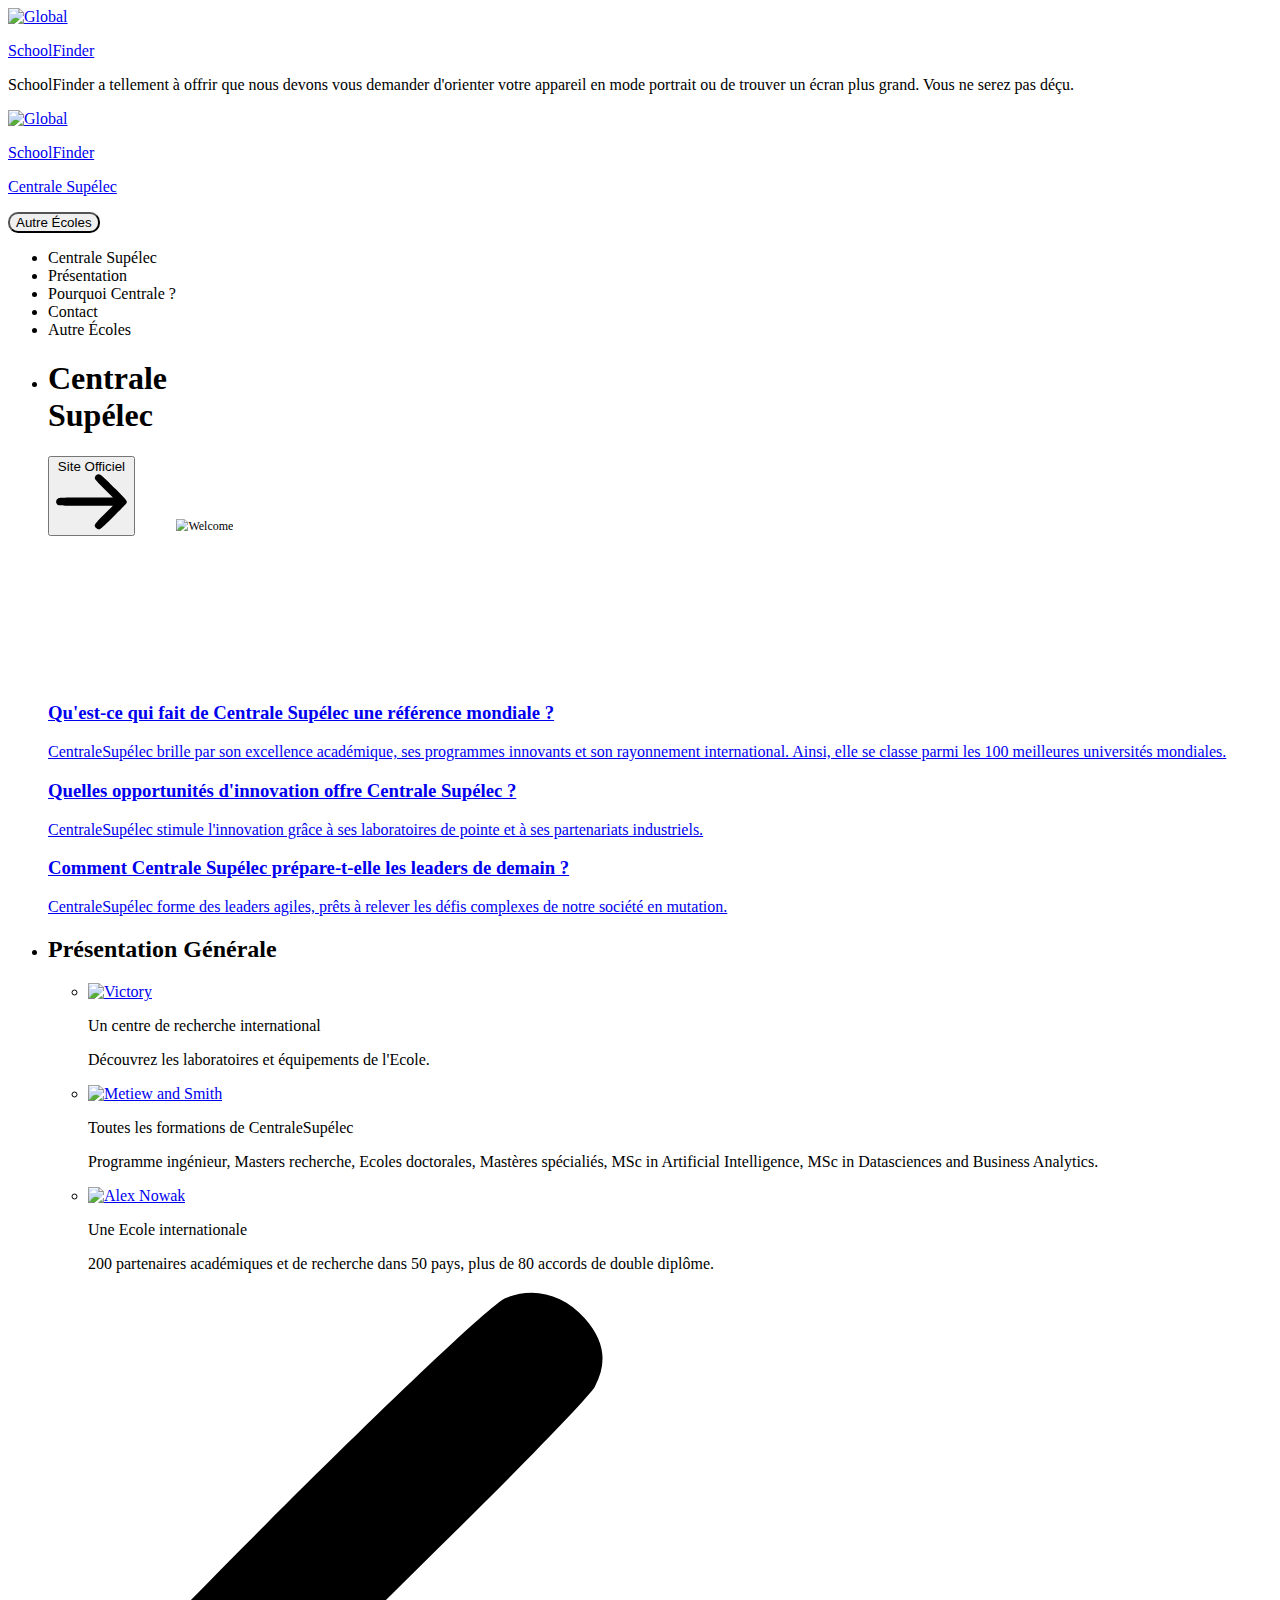
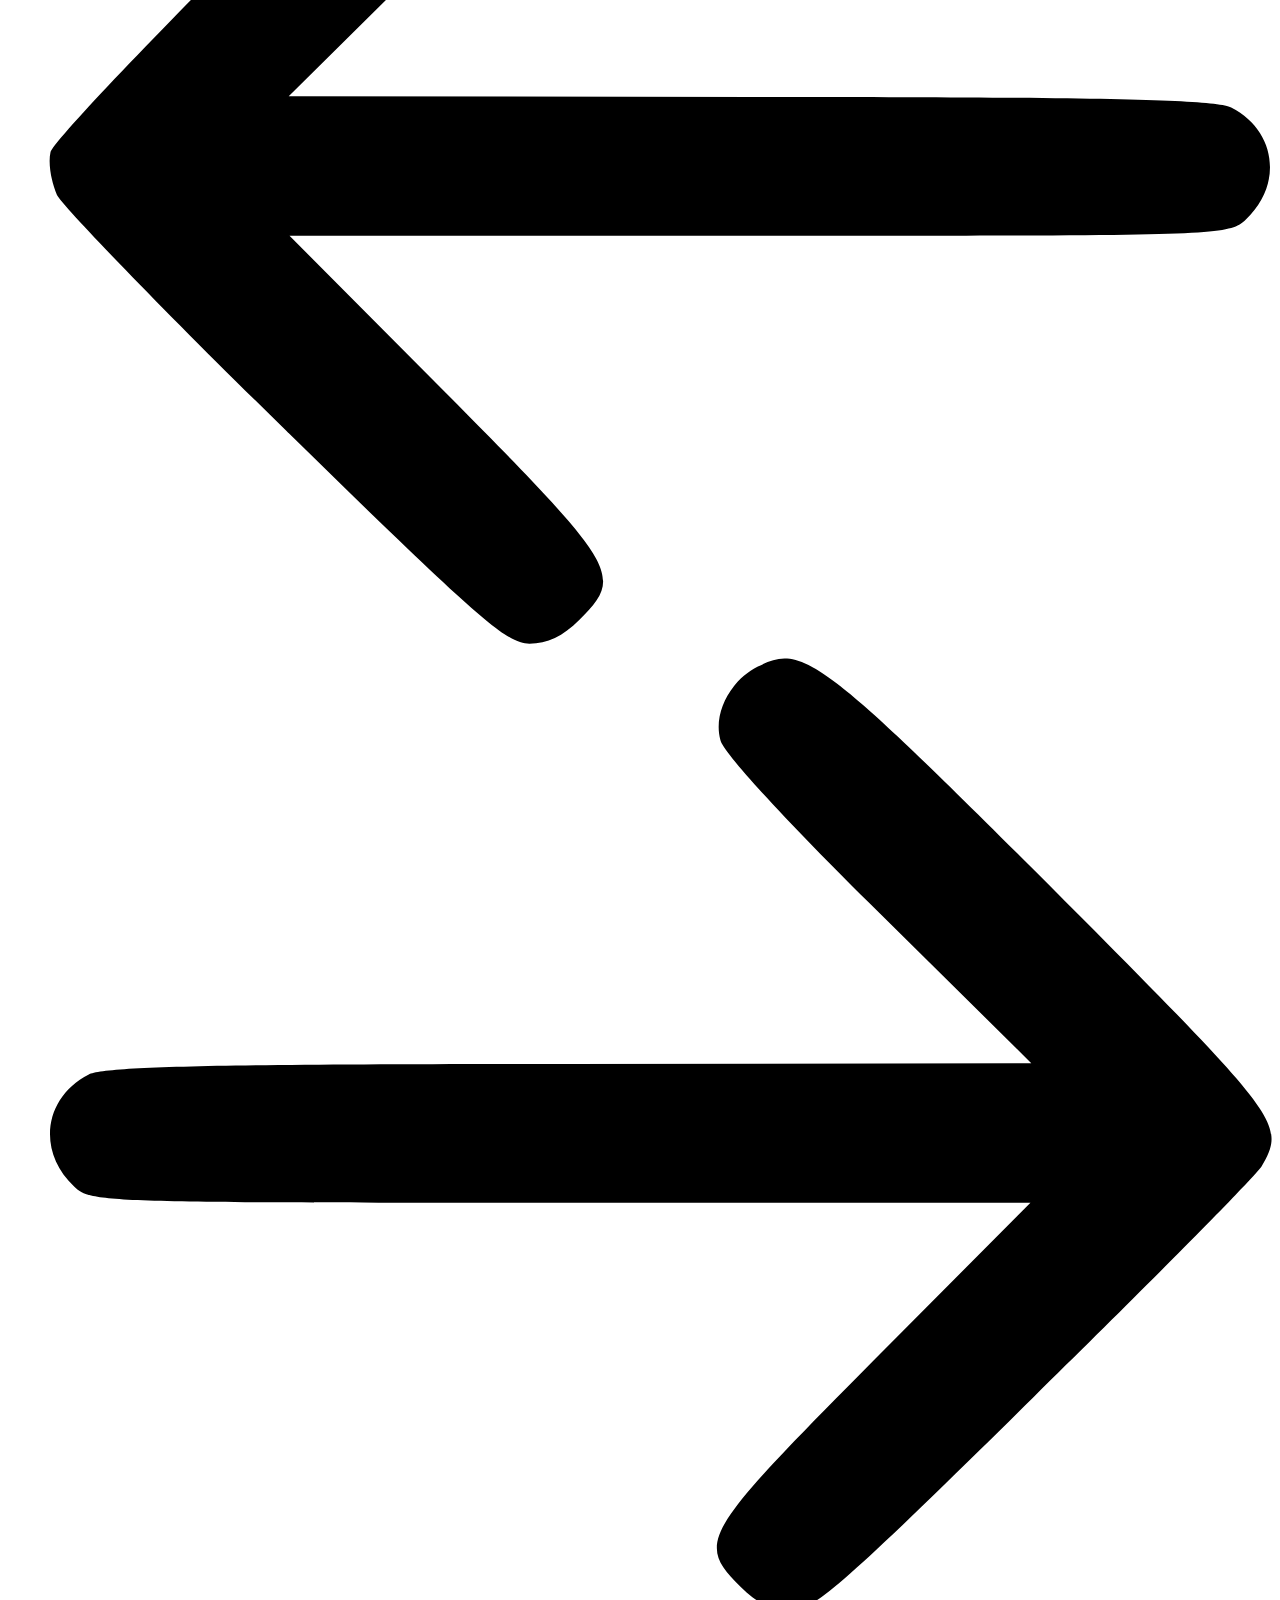
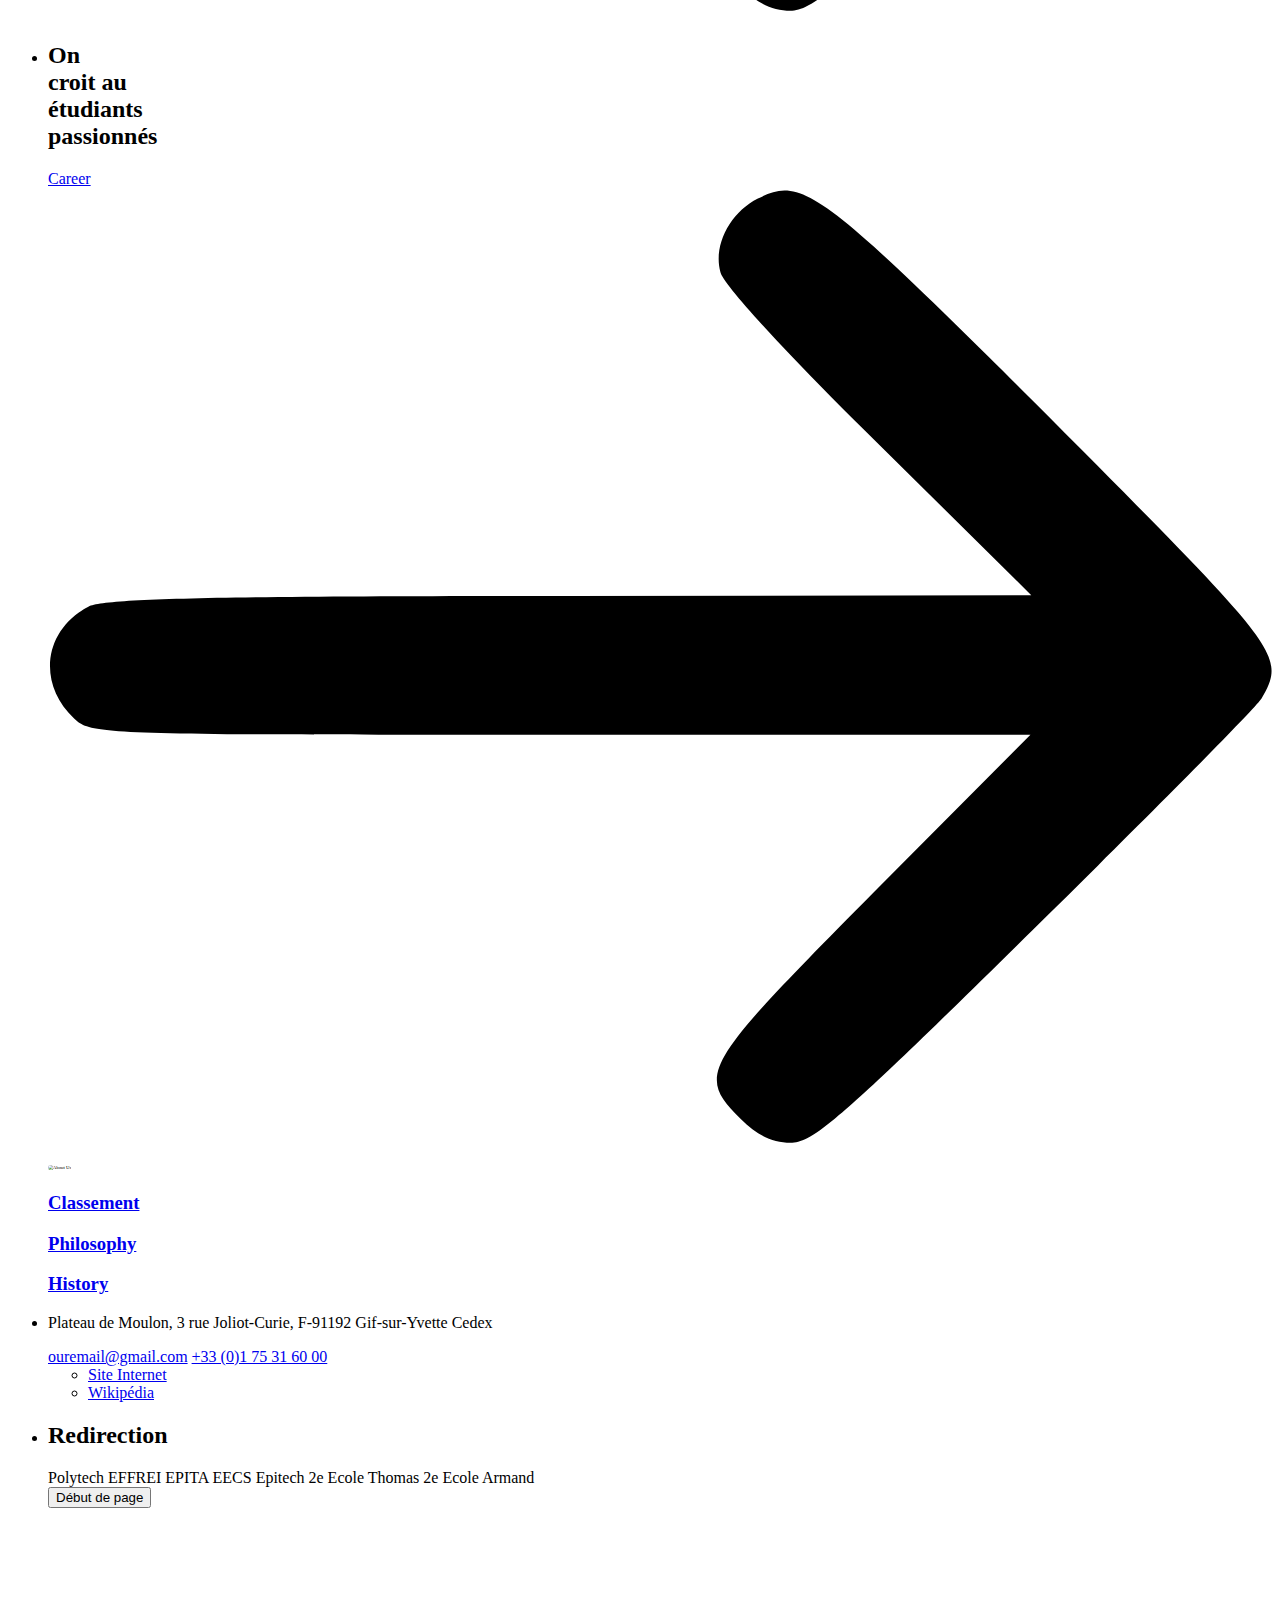
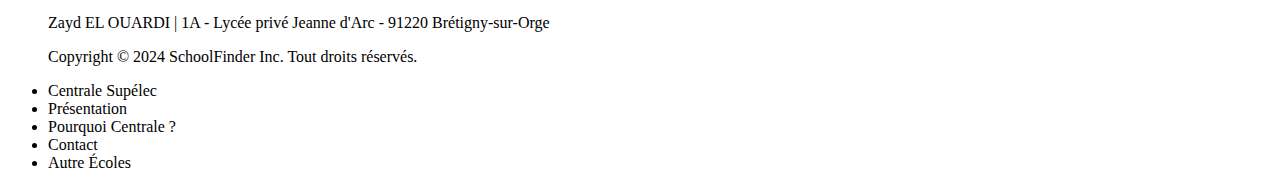
==== ItsShixyo/index.html @ bab03e9e "Add directory" ====
<!DOCTYPE html>
<html lang="en">
<head>
  <title>SchoolFinder_v1.00</title>
  <meta charset="utf-8">
  <meta name="viewport" content="width=device-width, initial-scale=1">
  <meta http-equiv="X-UA-Compatible" content="IE=edge">
  <meta name="description" content="HTML5 website template">
  <meta name="keywords" content="global, template, html, sass, jquery">
  <meta name="author" content="Bucky Maler">
  <link rel="stylesheet" href="assets/css/main.css">
</head>
<body>

<!-- notification for small viewports and landscape oriented smartphones -->
<div class="device-notification">
  <a class="device-notification--logo" href="#0">
    <img src="assets/img/logo.png" alt="Global">
    <p>SchoolFinder</p>
  </a>
  <p class="device-notification--message">SchoolFinder a tellement à offrir que nous devons vous demander d'orienter
    votre appareil en mode portrait ou de trouver un écran plus grand. Vous ne serez pas déçu.</p>
</div>

<div class="perspective effect-rotate-left">
  <div class="container">
    <div class="outer-nav--return"></div>
    <div id="viewport" class="l-viewport">
      <div class="l-wrapper">
        <header class="header">
          <a class="header--logo" href="#0">
            <img src="assets/img/logo.png" alt="Global">
            <p>SchoolFinder</p>
            <p style="font-family: Calibri">Centrale Supélec</p>
          </a>
          <button class="header--cta cta" style="border-radius: 10px">Autre Écoles</button>
          <div class="header--nav-toggle">
            <span></span>
          </div>
        </header>
        <nav class="l-side-nav">
          <ul class="side-nav">
            <li class="is-active"><span>Centrale Supélec</span></li>
            <li><span>Présentation</span></li>
            <li><span>Pourquoi Centrale ?</span></li>
            <li><span>Contact</span></li>
            <li><span>Autre Écoles</span></li>
          </ul>
        </nav>
        <ul class="l-main-content main-content">
          <li class="l-section section section--is-active">
            <div class="intro">
              <div class="intro--banner">
                <h1>Centrale<br>Supélec</h1>
                <button class="cta"><a href="https://www.centralesupelec.fr/"
                                       style="color: inherit; text-decoration: none" target="_blank">Site
                  Officiel</a>
                  <svg version="1.1" id="Layer_1" xmlns="http://www.w3.org/2000/svg"
                       xmlns:xlink="http://www.w3.org/1999/xlink" x="0px" y="0px"
                       viewBox="0 0 150 118" style="enable-background:new 0 0 150 118;"
                       xml:space="preserve">
                    <g transform="translate(0.000000,118.000000) scale(0.100000,-0.100000)">
                      <path d="M870,1167c-34-17-55-57-46-90c3-15,81-100,194-211l187-185l-565-1c-431,0-571-3-590-13c-55-28-64-94-18-137c21-20,33-20,597-20h575l-192-193C800,103,794,94,849,39c20-20,39-29,61-29c28,0,63,30,298,262c147,144,272,271,279,282c30,51,23,60-219,304C947,1180,926,1196,870,1167z"/>
                    </g>
                    </svg>
                  <span class="btn-background"></span>
                </button>
                <img src="assets/img/introduction-visual.png" alt="Welcome"
                     style="margin-bottom: 150px; padding: 50px; zoom: 75%">
              </div>
              <div class="intro--options">
                <a href="#0">
                  <h3>Qu'est-ce qui fait de Centrale Supélec une référence mondiale ?</h3>
                  <p>CentraleSupélec brille par son excellence académique, ses programmes innovants et
                    son rayonnement international. Ainsi, elle se classe parmi les 100 meilleures
                    universités mondiales.</p>
                </a>
                <a href="#0">
                  <h3>Quelles opportunités d'innovation offre Centrale Supélec ?</h3>
                  <p>CentraleSupélec stimule l'innovation grâce à ses laboratoires de pointe et à ses
                    partenariats industriels.</p>
                </a>
                <a href="#0">
                  <h3>Comment Centrale Supélec prépare-t-elle les leaders de demain ?</h3>
                  <p>CentraleSupélec forme des leaders agiles, prêts à relever les défis complexes de
                    notre société en mutation.</p>
                </a>
              </div>
            </div>
          </li>
          <li class="l-section section">
            <div class="work">
              <h2>Présentation Générale</h2>
              <div class="work--lockup">
                <ul class="slider">
                  <li class="slider--item slider--item-left">
                    <a href="#0">
                      <div class="slider--item-image">
                        <a href="https://www.centralesupelec.fr/fr/des-laboratoires-et-equipes-de-pointe"
                           target="_blank"><img src="assets/img/1.jpg" alt="Victory"></a>
                      </div>
                      <p class="slider--item-title">Un centre de recherche international</p>
                      <p class="slider--item-description">Découvrez les laboratoires et
                        équipements de l'Ecole.</p>
                    </a>
                  </li>
                  <li class="slider--item slider--item-center">
                    <a href="#0">
                      <div class="slider--item-image">
                        <a href="https://www.centralesupelec.fr/fr/nos-formations"
                           target="_blank"><img src="assets/img/3.jpg"
                                                alt="Metiew and Smith"></a>
                      </div>
                      <p class="slider--item-title">Toutes les formations de CentraleSupélec</p>
                      <p class="slider--item-description">Programme ingénieur, Masters recherche,
                        Ecoles doctorales, Mastères spécialiés, MSc in Artificial Intelligence,
                        MSc in Datasciences and Business Analytics.</p>
                    </a>
                  </li>
                  <li class="slider--item slider--item-right">
                    <a href="#0">
                      <div class="slider--item-image">
                        <a href="https://www.centralesupelec.fr/fr/reseaux-internationaux"
                           target="_blank"><img src="assets/img/2.jpg" alt="Alex Nowak"></a>
                      </div>
                      <p class="slider--item-title">Une Ecole internationale</p>
                      <p class="slider--item-description">200 partenaires académiques et de
                        recherche dans 50 pays, plus de 80 accords de double diplôme.</p>
                    </a>
                  </li>
                </ul>
                <div class="slider--prev">
                  <svg version="1.1" id="Layer_1" xmlns="http://www.w3.org/2000/svg"
                       xmlns:xlink="http://www.w3.org/1999/xlink" x="0px" y="0px"
                       viewBox="0 0 150 118" style="enable-background:new 0 0 150 118;"
                       xml:space="preserve">
                    <g transform="translate(0.000000,118.000000) scale(0.100000,-0.100000)">
                      <path d="M561,1169C525,1155,10,640,3,612c-3-13,1-36,8-52c8-15,134-145,281-289C527,41,562,10,590,10c22,0,41,9,61,29
                      c55,55,49,64-163,278L296,510h575c564,0,576,0,597,20c46,43,37,109-18,137c-19,10-159,13-590,13l-565,1l182,180
                      c101,99,187,188,193,199c16,30,12,57-12,84C631,1174,595,1183,561,1169z"/>
                    </g>
                    </svg>
                </div>
                <div class="slider--next">
                  <svg version="1.1" id="Layer_1" xmlns="http://www.w3.org/2000/svg"
                       xmlns:xlink="http://www.w3.org/1999/xlink" x="0px" y="0px"
                       viewBox="0 0 150 118" style="enable-background:new 0 0 150 118;"
                       xml:space="preserve">
                    <g transform="translate(0.000000,118.000000) scale(0.100000,-0.100000)">
                      <path d="M870,1167c-34-17-55-57-46-90c3-15,81-100,194-211l187-185l-565-1c-431,0-571-3-590-13c-55-28-64-94-18-137c21-20,33-20,597-20h575l-192-193C800,103,794,94,849,39c20-20,39-29,61-29c28,0,63,30,298,262c147,144,272,271,279,282c30,51,23,60-219,304C947,1180,926,1196,870,1167z"/>
                    </g>
                    </svg>
                </div>
              </div>
            </div>
          </li>
          <li class="l-section section">
            <div class="about">
              <div class="about--banner">
                <h2>On<br>croit au<br>étudiants<br>passionnés</h2>
                <a href="#0">Career
                  <span>
                      <svg version="1.1" id="Layer_1" xmlns="http://www.w3.org/2000/svg"
                           xmlns:xlink="http://www.w3.org/1999/xlink" x="0px" y="0px" viewBox="0 0 150 118"
                           style="enable-background:new 0 0 150 118;" xml:space="preserve">
                      <g transform="translate(0.000000,118.000000) scale(0.100000,-0.100000)">
                        <path d="M870,1167c-34-17-55-57-46-90c3-15,81-100,194-211l187-185l-565-1c-431,0-571-3-590-13c-55-28-64-94-18-137c21-20,33-20,597-20h575l-192-193C800,103,794,94,849,39c20-20,39-29,61-29c28,0,63,30,298,262c147,144,272,271,279,282c30,51,23,60-219,304C947,1180,926,1196,870,1167z"/>
                      </g>
                      </svg>
                    </span>
                </a>
                <img src="assets/img/CentraleSupelec_pillars.jpg" alt="About Us"
                     style="zoom: 30%; border-radius: 50px">
              </div>
              <div class="about--options">
                <a href="#0">
                  <h3>Classement</h3>
                </a>
                <a href="#0">
                  <h3>Philosophy</h3>
                </a>
                <a href="#0">
                  <h3>History</h3>
                </a>
              </div>
            </div>
          </li>
          <li class="l-section section">
            <div class="contact">
              <div class="contact--lockup">
                <div class="modal">
                  <div class="modal--information">
                    <p>Plateau de Moulon, 3 rue Joliot-Curie, F-91192 Gif-sur-Yvette Cedex</p>
                    <a href="mailto:ouremail@gmail.com">ouremail@gmail.com</a>
                    <a href="tel:+33175316000">+33 (0)1 75 31 60 00</a>
                  </div>
                  <ul class="modal--options">
                    <li><a href="https://www.centralesupelec.fr/" target="_blank">Site Internet</a>
                    </li>
                    <li><a href="https://fr.wikipedia.org/wiki/CentraleSup%C3%A9lec"
                           target="_blank">Wikipédia</a></li>
                  </ul>
                </div>
              </div>
            </div>
          </li>
          <li class="l-section section">
            <div class="hire">
              <h2>Redirection</h2>
              <!-- checkout formspree.io for easy form setup -->
              <form class="work-request">
                <div class="work-request--options">
                    <span class="options-a">
                      <a href="https://www.polytech-reseau.org/" target="_blank"
                         style="color: inherit;text-decoration: none">
                        <label>
                          Polytech
                        </label>
                      </a>
                      <a href="https://www.efrei.fr/" target="_blank" style="color: inherit;text-decoration: none">
                        <label>
                          EFFREI
                        </label>
                      </a>
                      <a href="https://www.epita.fr/" target="_blank" style="color: inherit;text-decoration: none">
                        <label>
                          EPITA
                        </label>
                      </a>
                    </span>
                  <span class="options-b">
                      <a href="https://eecs.fr//" target="_blank" style="color: inherit;text-decoration: none">
                        <label>
                          EECS
                        </label>
                      </a>
                      <a href="https://www.epitech.eu/" target="_blank" style="color: inherit;text-decoration: none">
                        <label>
                          Epitech
                        </label>
                      </a>
                      <a href="#" target="_blank" style="color: inherit;text-decoration: none">
                        <label>
                          2e Ecole Thomas
                        </label>
                      </a>
                      <a href="#" target="_blank" style="color: inherit;text-decoration: none">
                        <label>
                          2e Ecole Armand
                        </label>
                      </a>
                    </span>
                </div>
                <input type="submit" value="Début de page">
                <p><br><br><br><br><br>Zayd EL OUARDI | 1A - Lycée privé Jeanne d'Arc - 91220 Brétigny-sur-Orge</p>
                <p>Copyright © 2024 SchoolFinder Inc. Tout droits réservés.</p>
              </form>
            </div>
          </li>
        </ul>
      </div>
    </div>
  </div>
  <ul class="outer-nav">
    <li class="is-active">Centrale Supélec</li>
    <li>Présentation</li>
    <li>Pourquoi Centrale ?</li>
    <li>Contact</li>
    <li>Autre Écoles</li>
  </ul>
</div>

<script src="https://ajax.googleapis.com/ajax/libs/jquery/2.2.4/jquery.min.js"></script>
<script>window.jQuery || document.write('<script src="assets/js/vendor/jquery-2.2.4.min.js"><\/script>')</script>
<script src="assets/js/functions-min.js"></script>
</body>
</html>
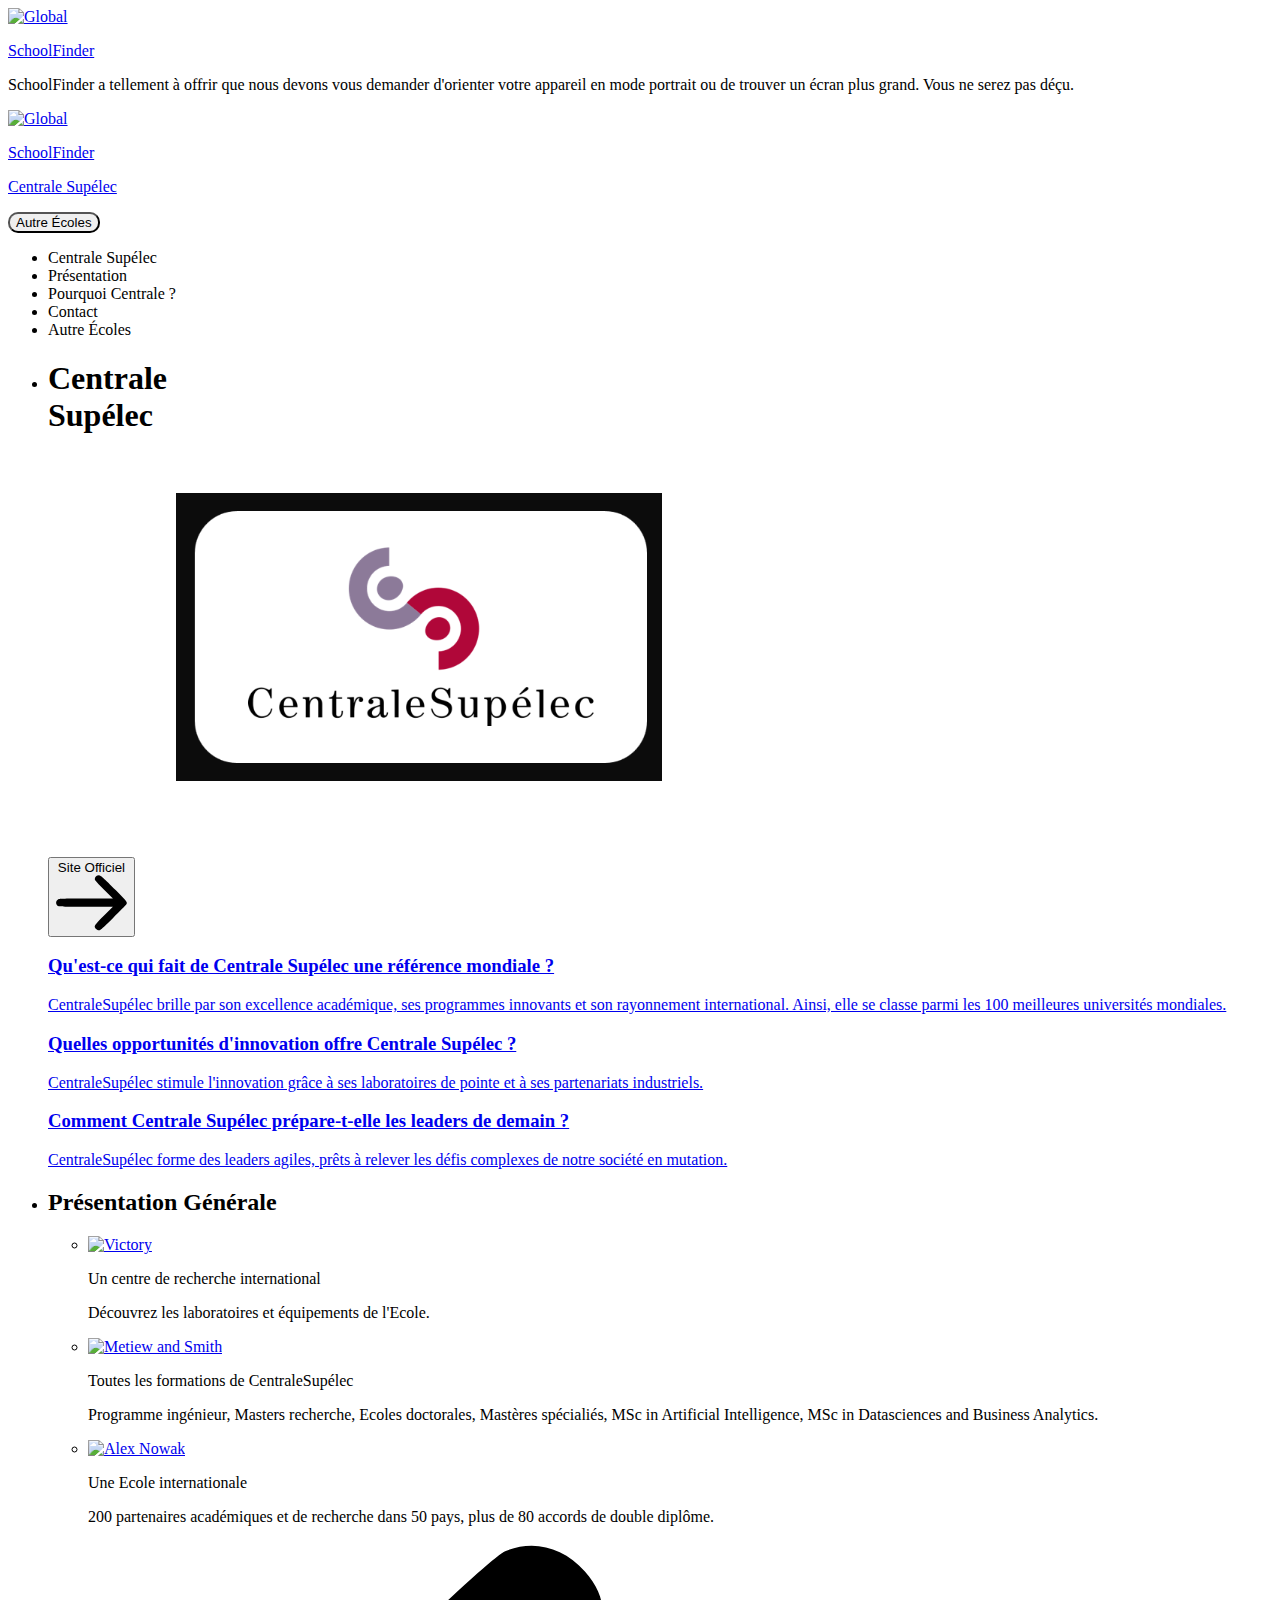
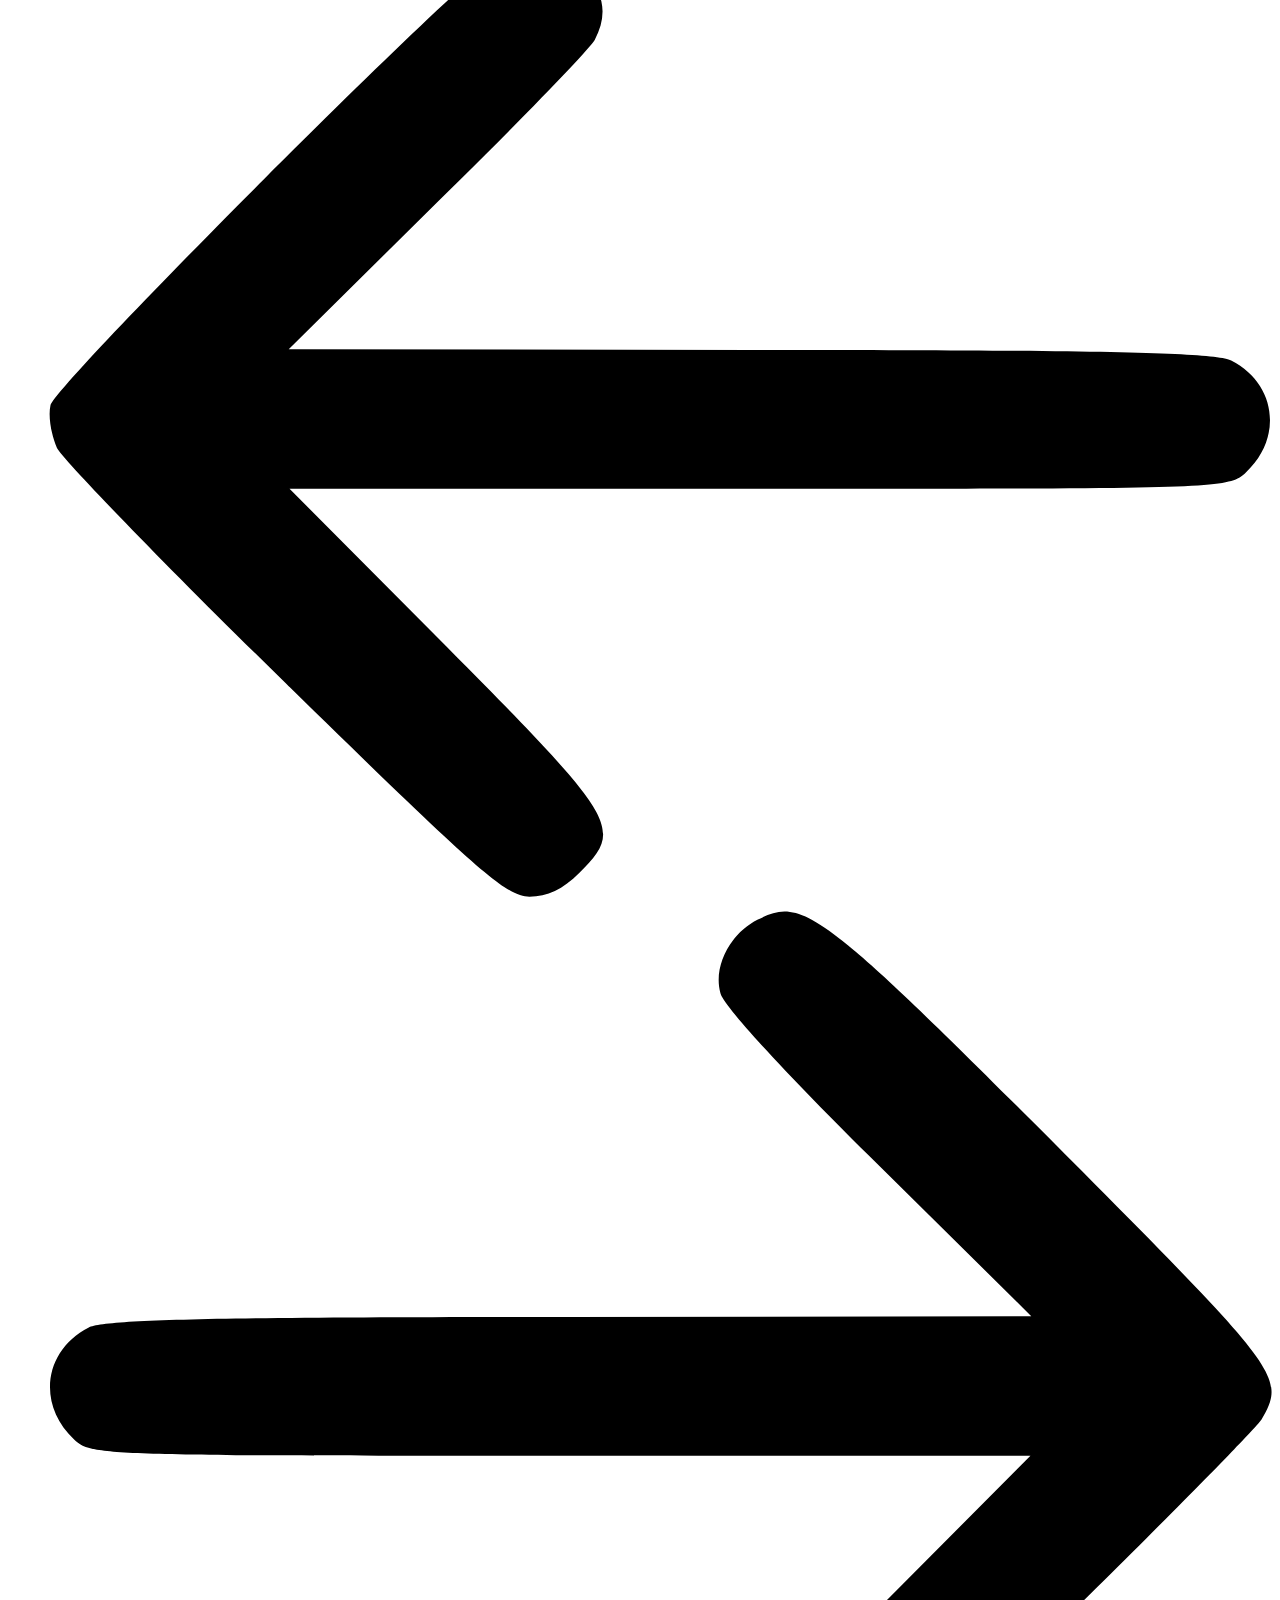
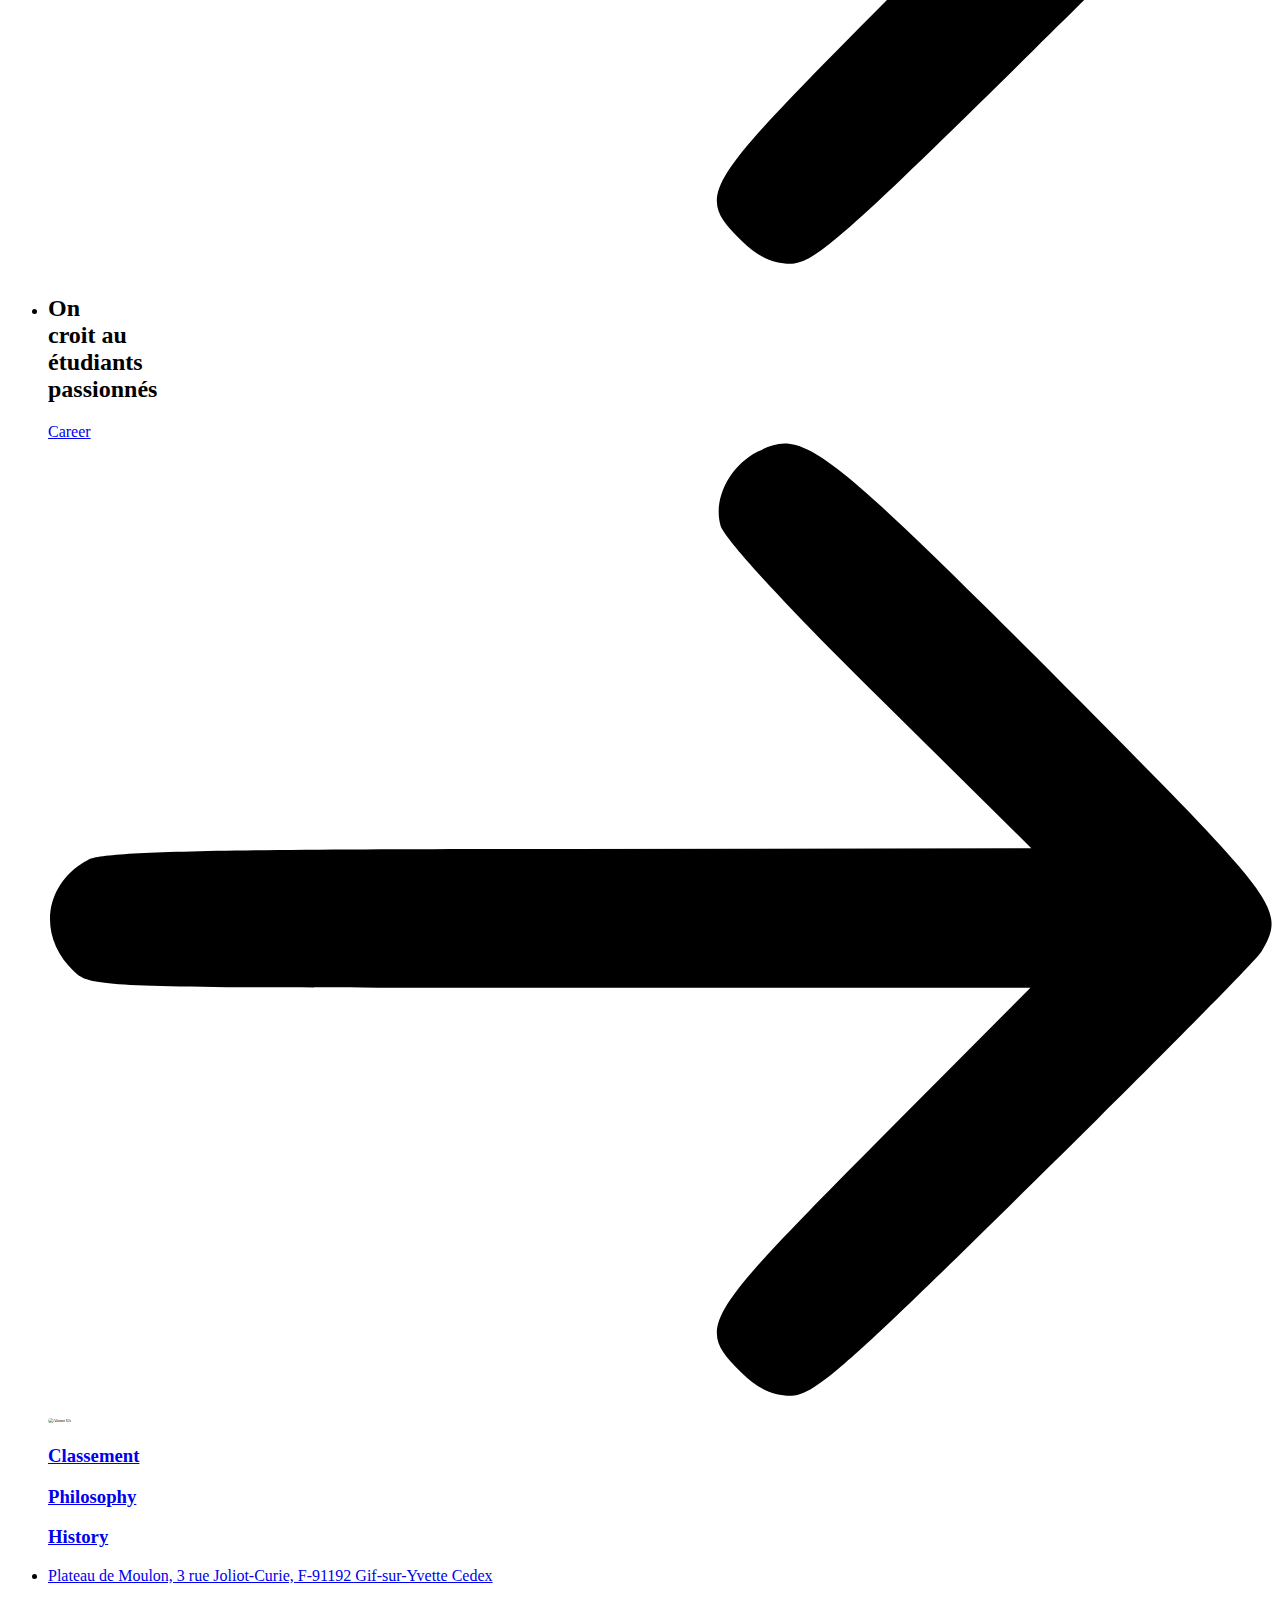
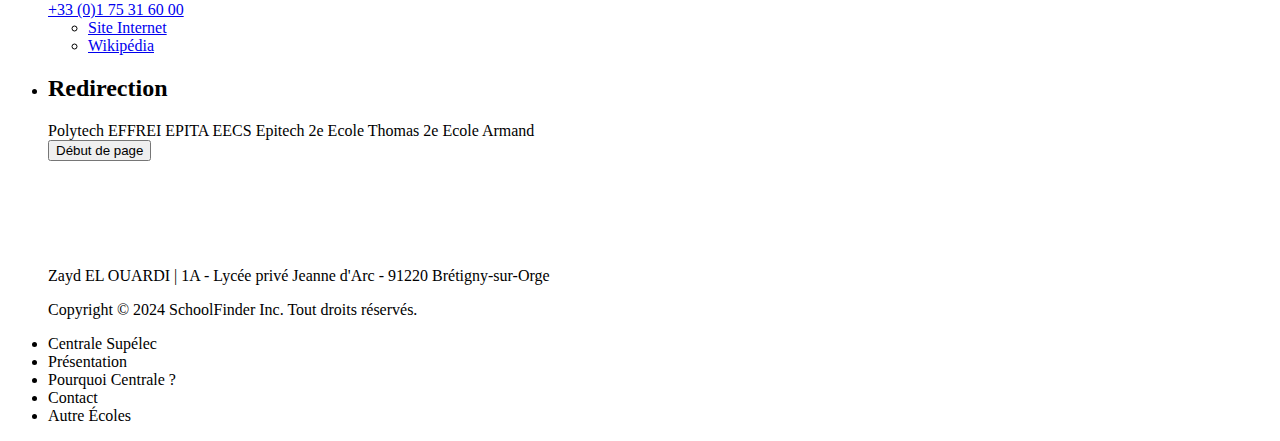
==== commit 0114c33c: "commit" ====
--- a/ItsShixyo/index.html
+++ b/ItsShixyo/index.html
@@ -1,165 +1,165 @@
 <!DOCTYPE html>
 <html lang="en">
 <head>
-  <title>SchoolFinder_v1.00</title>
-  <meta charset="utf-8">
-  <meta name="viewport" content="width=device-width, initial-scale=1">
-  <meta http-equiv="X-UA-Compatible" content="IE=edge">
-  <meta name="description" content="HTML5 website template">
-  <meta name="keywords" content="global, template, html, sass, jquery">
-  <meta name="author" content="Bucky Maler">
-  <link rel="stylesheet" href="assets/css/main.css">
+    <title>SchoolFinder_v1.00</title>
+    <meta charset="utf-8">
+    <meta name="viewport" content="width=device-width, initial-scale=1">
+    <meta http-equiv="X-UA-Compatible" content="IE=edge">
+    <meta name="description" content="HTML5 website template">
+    <meta name="keywords" content="global, template, html, sass, jquery">
+    <meta name="author" content="Bucky Maler">
+    <link rel="stylesheet" href="main.css">
 </head>
 <body>
 
 <!-- notification for small viewports and landscape oriented smartphones -->
 <div class="device-notification">
-  <a class="device-notification--logo" href="#0">
-    <img src="assets/img/logo.png" alt="Global">
-    <p>SchoolFinder</p>
-  </a>
-  <p class="device-notification--message">SchoolFinder a tellement à offrir que nous devons vous demander d'orienter
-    votre appareil en mode portrait ou de trouver un écran plus grand. Vous ne serez pas déçu.</p>
+    <a class="device-notification--logo" href="#0">
+        <img src="assets/img/logo.png" alt="Global">
+        <p>SchoolFinder</p>
+    </a>
+    <p class="device-notification--message">SchoolFinder a tellement à offrir que nous devons vous demander d'orienter
+        votre appareil en mode portrait ou de trouver un écran plus grand. Vous ne serez pas déçu.</p>
 </div>
 
 <div class="perspective effect-rotate-left">
-  <div class="container">
-    <div class="outer-nav--return"></div>
-    <div id="viewport" class="l-viewport">
-      <div class="l-wrapper">
-        <header class="header">
-          <a class="header--logo" href="#0">
-            <img src="assets/img/logo.png" alt="Global">
-            <p>SchoolFinder</p>
-            <p style="font-family: Calibri">Centrale Supélec</p>
-          </a>
-          <button class="header--cta cta" style="border-radius: 10px">Autre Écoles</button>
-          <div class="header--nav-toggle">
-            <span></span>
-          </div>
-        </header>
-        <nav class="l-side-nav">
-          <ul class="side-nav">
-            <li class="is-active"><span>Centrale Supélec</span></li>
-            <li><span>Présentation</span></li>
-            <li><span>Pourquoi Centrale ?</span></li>
-            <li><span>Contact</span></li>
-            <li><span>Autre Écoles</span></li>
-          </ul>
-        </nav>
-        <ul class="l-main-content main-content">
-          <li class="l-section section section--is-active">
-            <div class="intro">
-              <div class="intro--banner">
-                <h1>Centrale<br>Supélec</h1>
-                <button class="cta"><a href="https://www.centralesupelec.fr/"
-                                       style="color: inherit; text-decoration: none" target="_blank">Site
-                  Officiel</a>
-                  <svg version="1.1" id="Layer_1" xmlns="http://www.w3.org/2000/svg"
-                       xmlns:xlink="http://www.w3.org/1999/xlink" x="0px" y="0px"
-                       viewBox="0 0 150 118" style="enable-background:new 0 0 150 118;"
-                       xml:space="preserve">
+    <div class="container">
+        <div class="outer-nav--return"></div>
+        <div id="viewport" class="l-viewport">
+            <div class="l-wrapper">
+                <header class="header">
+                    <a class="header--logo" href="#0">
+                        <img src="assets/img/logo.png" alt="Global">
+                        <p>SchoolFinder</p>
+                        <p style="font-family: Calibri">Centrale Supélec</p>
+                    </a>
+                    <button class="header--cta cta" style="border-radius: 10px">Autre Écoles</button>
+                    <div class="header--nav-toggle">
+                        <span></span>
+                    </div>
+                </header>
+                <nav class="l-side-nav">
+                    <ul class="side-nav">
+                        <li class="is-active"><span>Centrale Supélec</span></li>
+                        <li><span>Présentation</span></li>
+                        <li><span>Pourquoi Centrale ?</span></li>
+                        <li><span>Contact</span></li>
+                        <li><span>Autre Écoles</span></li>
+                    </ul>
+                </nav>
+                <ul class="l-main-content main-content">
+                    <li class="l-section section section--is-active">
+                        <div class="intro">
+                            <div class="intro--banner">
+                                <h1>Centrale<br>Supélec</h1>
+                                <button class="cta"><a href="https://www.centralesupelec.fr/"
+                                                       style="color: inherit; text-decoration: none" target="_blank">Site
+                                    Officiel</a>
+                                    <svg version="1.1" id="Layer_1" xmlns="http://www.w3.org/2000/svg"
+                                         xmlns:xlink="http://www.w3.org/1999/xlink" x="0px" y="0px"
+                                         viewBox="0 0 150 118" style="enable-background:new 0 0 150 118;"
+                                         xml:space="preserve">
                     <g transform="translate(0.000000,118.000000) scale(0.100000,-0.100000)">
                       <path d="M870,1167c-34-17-55-57-46-90c3-15,81-100,194-211l187-185l-565-1c-431,0-571-3-590-13c-55-28-64-94-18-137c21-20,33-20,597-20h575l-192-193C800,103,794,94,849,39c20-20,39-29,61-29c28,0,63,30,298,262c147,144,272,271,279,282c30,51,23,60-219,304C947,1180,926,1196,870,1167z"/>
                     </g>
                     </svg>
-                  <span class="btn-background"></span>
-                </button>
-                <img src="assets/img/introduction-visual.png" alt="Welcome"
-                     style="margin-bottom: 150px; padding: 50px; zoom: 75%">
-              </div>
-              <div class="intro--options">
-                <a href="#0">
-                  <h3>Qu'est-ce qui fait de Centrale Supélec une référence mondiale ?</h3>
-                  <p>CentraleSupélec brille par son excellence académique, ses programmes innovants et
-                    son rayonnement international. Ainsi, elle se classe parmi les 100 meilleures
-                    universités mondiales.</p>
-                </a>
-                <a href="#0">
-                  <h3>Quelles opportunités d'innovation offre Centrale Supélec ?</h3>
-                  <p>CentraleSupélec stimule l'innovation grâce à ses laboratoires de pointe et à ses
-                    partenariats industriels.</p>
-                </a>
-                <a href="#0">
-                  <h3>Comment Centrale Supélec prépare-t-elle les leaders de demain ?</h3>
-                  <p>CentraleSupélec forme des leaders agiles, prêts à relever les défis complexes de
-                    notre société en mutation.</p>
-                </a>
-              </div>
-            </div>
-          </li>
-          <li class="l-section section">
-            <div class="work">
-              <h2>Présentation Générale</h2>
-              <div class="work--lockup">
-                <ul class="slider">
-                  <li class="slider--item slider--item-left">
-                    <a href="#0">
-                      <div class="slider--item-image">
-                        <a href="https://www.centralesupelec.fr/fr/des-laboratoires-et-equipes-de-pointe"
-                           target="_blank"><img src="assets/img/1.jpg" alt="Victory"></a>
-                      </div>
-                      <p class="slider--item-title">Un centre de recherche international</p>
-                      <p class="slider--item-description">Découvrez les laboratoires et
-                        équipements de l'Ecole.</p>
-                    </a>
-                  </li>
-                  <li class="slider--item slider--item-center">
-                    <a href="#0">
-                      <div class="slider--item-image">
-                        <a href="https://www.centralesupelec.fr/fr/nos-formations"
-                           target="_blank"><img src="assets/img/3.jpg"
-                                                alt="Metiew and Smith"></a>
-                      </div>
-                      <p class="slider--item-title">Toutes les formations de CentraleSupélec</p>
-                      <p class="slider--item-description">Programme ingénieur, Masters recherche,
-                        Ecoles doctorales, Mastères spécialiés, MSc in Artificial Intelligence,
-                        MSc in Datasciences and Business Analytics.</p>
-                    </a>
-                  </li>
-                  <li class="slider--item slider--item-right">
-                    <a href="#0">
-                      <div class="slider--item-image">
-                        <a href="https://www.centralesupelec.fr/fr/reseaux-internationaux"
-                           target="_blank"><img src="assets/img/2.jpg" alt="Alex Nowak"></a>
-                      </div>
-                      <p class="slider--item-title">Une Ecole internationale</p>
-                      <p class="slider--item-description">200 partenaires académiques et de
-                        recherche dans 50 pays, plus de 80 accords de double diplôme.</p>
-                    </a>
-                  </li>
-                </ul>
-                <div class="slider--prev">
-                  <svg version="1.1" id="Layer_1" xmlns="http://www.w3.org/2000/svg"
-                       xmlns:xlink="http://www.w3.org/1999/xlink" x="0px" y="0px"
-                       viewBox="0 0 150 118" style="enable-background:new 0 0 150 118;"
-                       xml:space="preserve">
-                    <g transform="translate(0.000000,118.000000) scale(0.100000,-0.100000)">
-                      <path d="M561,1169C525,1155,10,640,3,612c-3-13,1-36,8-52c8-15,134-145,281-289C527,41,562,10,590,10c22,0,41,9,61,29
-                      c55,55,49,64-163,278L296,510h575c564,0,576,0,597,20c46,43,37,109-18,137c-19,10-159,13-590,13l-565,1l182,180
-                      c101,99,187,188,193,199c16,30,12,57-12,84C631,1174,595,1183,561,1169z"/>
-                    </g>
-                    </svg>
-                </div>
-                <div class="slider--next">
-                  <svg version="1.1" id="Layer_1" xmlns="http://www.w3.org/2000/svg"
-                       xmlns:xlink="http://www.w3.org/1999/xlink" x="0px" y="0px"
-                       viewBox="0 0 150 118" style="enable-background:new 0 0 150 118;"
-                       xml:space="preserve">
-                    <g transform="translate(0.000000,118.000000) scale(0.100000,-0.100000)">
-                      <path d="M870,1167c-34-17-55-57-46-90c3-15,81-100,194-211l187-185l-565-1c-431,0-571-3-590-13c-55-28-64-94-18-137c21-20,33-20,597-20h575l-192-193C800,103,794,94,849,39c20-20,39-29,61-29c28,0,63,30,298,262c147,144,272,271,279,282c30,51,23,60-219,304C947,1180,926,1196,870,1167z"/>
-                    </g>
-                    </svg>
-                </div>
-              </div>
-            </div>
-          </li>
-          <li class="l-section section">
-            <div class="about">
-              <div class="about--banner">
-                <h2>On<br>croit au<br>étudiants<br>passionnés</h2>
-                <a href="#0">Career
-                  <span>
+                                    <span class="btn-background"></span>
+                                </button>
+                                <img src="assets/img/introduction-visual.png" alt="Welcome"
+                                     style="margin-bottom: 150px; padding: 50px; zoom: 75%">
+                            </div>
+                            <div class="intro--options">
+                                <a href="#0">
+                                    <h3>Qu'est-ce qui fait de Centrale Supélec une référence mondiale ?</h3>
+                                    <p>CentraleSupélec brille par son excellence académique, ses programmes innovants et
+                                        son rayonnement international. Ainsi, elle se classe parmi les 100 meilleures
+                                        universités mondiales.</p>
+                                </a>
+                                <a href="#0">
+                                    <h3>Quelles opportunités d'innovation offre Centrale Supélec ?</h3>
+                                    <p>CentraleSupélec stimule l'innovation grâce à ses laboratoires de pointe et à ses
+                                        partenariats industriels.</p>
+                                </a>
+                                <a href="#0">
+                                    <h3>Comment Centrale Supélec prépare-t-elle les leaders de demain ?</h3>
+                                    <p>CentraleSupélec forme des leaders agiles, prêts à relever les défis complexes de
+                                        notre société en mutation.</p>
+                                </a>
+                            </div>
+                        </div>
+                    </li>
+                    <li class="l-section section">
+                        <div class="work">
+                            <h2>Présentation Générale</h2>
+                            <div class="work--lockup">
+                                <ul class="slider">
+                                    <li class="slider--item slider--item-left">
+                                        <a href="#0">
+                                            <div class="slider--item-image">
+                                                <a href="https://www.centralesupelec.fr/fr/des-laboratoires-et-equipes-de-pointe"
+                                                   target="_blank"><img src="assets/img/1.jpg" alt="Victory"></a>
+                                            </div>
+                                            <p class="slider--item-title">Un centre de recherche international</p>
+                                            <p class="slider--item-description">Découvrez les laboratoires et
+                                                équipements de l'Ecole.</p>
+                                        </a>
+                                    </li>
+                                    <li class="slider--item slider--item-center">
+                                        <a href="#0">
+                                            <div class="slider--item-image">
+                                                <a href="https://www.centralesupelec.fr/fr/nos-formations"
+                                                   target="_blank"><img src="assets/img/3.jpg"
+                                                                        alt="Metiew and Smith"></a>
+                                            </div>
+                                            <p class="slider--item-title">Toutes les formations de CentraleSupélec</p>
+                                            <p class="slider--item-description">Programme ingénieur, Masters recherche,
+                                                Ecoles doctorales, Mastères spécialiés, MSc in Artificial Intelligence,
+                                                MSc in Datasciences and Business Analytics.</p>
+                                        </a>
+                                    </li>
+                                    <li class="slider--item slider--item-right">
+                                        <a href="#0">
+                                            <div class="slider--item-image">
+                                                <a href="https://www.centralesupelec.fr/fr/reseaux-internationaux"
+                                                   target="_blank"><img src="assets/img/2.jpg" alt="Alex Nowak"></a>
+                                            </div>
+                                            <p class="slider--item-title">Une Ecole internationale</p>
+                                            <p class="slider--item-description">200 partenaires académiques et de
+                                                recherche dans 50 pays, plus de 80 accords de double diplôme.</p>
+                                        </a>
+                                    </li>
+                                </ul>
+                                <div class="slider--prev">
+                                    <svg version="1.1" id="Layer_1" xmlns="http://www.w3.org/2000/svg"
+                                         xmlns:xlink="http://www.w3.org/1999/xlink" x="0px" y="0px"
+                                         viewBox="0 0 150 118" style="enable-background:new 0 0 150 118;"
+                                         xml:space="preserve">
+                                    <g transform="translate(0.000000,118.000000) scale(0.100000,-0.100000)">
+                                      <path d="M561,1169C525,1155,10,640,3,612c-3-13,1-36,8-52c8-15,134-145,281-289C527,41,562,10,590,10c22,0,41,9,61,29
+                                      c55,55,49,64-163,278L296,510h575c564,0,576,0,597,20c46,43,37,109-18,137c-19,10-159,13-590,13l-565,1l182,180
+                                      c101,99,187,188,193,199c16,30,12,57-12,84C631,1174,595,1183,561,1169z"/>
+                                    </g>
+                                    </svg>
+                                </div>
+                                <div class="slider--next">
+                                    <svg version="1.1" id="Layer_1" xmlns="http://www.w3.org/2000/svg"
+                                         xmlns:xlink="http://www.w3.org/1999/xlink" x="0px" y="0px"
+                                         viewBox="0 0 150 118" style="enable-background:new 0 0 150 118;"
+                                         xml:space="preserve">
+                                    <g transform="translate(0.000000,118.000000) scale(0.100000,-0.100000)">
+                                      <path d="M870,1167c-34-17-55-57-46-90c3-15,81-100,194-211l187-185l-565-1c-431,0-571-3-590-13c-55-28-64-94-18-137c21-20,33-20,597-20h575l-192-193C800,103,794,94,849,39c20-20,39-29,61-29c28,0,63,30,298,262c147,144,272,271,279,282c30,51,23,60-219,304C947,1180,926,1196,870,1167z"/>
+                                    </g>
+                                    </svg>
+                                </div>
+                            </div>
+                        </div>
+                    </li>
+                    <li class="l-section section">
+                        <div class="about">
+                            <div class="about--banner">
+                                <h2>On<br>croit au<br>étudiants<br>passionnés</h2>
+                                <a href="#0">Career
+                                    <span>
                       <svg version="1.1" id="Layer_1" xmlns="http://www.w3.org/2000/svg"
                            xmlns:xlink="http://www.w3.org/1999/xlink" x="0px" y="0px" viewBox="0 0 150 118"
                            style="enable-background:new 0 0 150 118;" xml:space="preserve">
@@ -168,48 +168,46 @@
                       </g>
                       </svg>
                     </span>
-                </a>
-                <img src="assets/img/CentraleSupelec_pillars.jpg" alt="About Us"
-                     style="zoom: 30%; border-radius: 50px">
-              </div>
-              <div class="about--options">
-                <a href="#0">
-                  <h3>Classement</h3>
-                </a>
-                <a href="#0">
-                  <h3>Philosophy</h3>
-                </a>
-                <a href="#0">
-                  <h3>History</h3>
-                </a>
-              </div>
-            </div>
-          </li>
-          <li class="l-section section">
-            <div class="contact">
-              <div class="contact--lockup">
-                <div class="modal">
-                  <div class="modal--information">
-                    <p>Plateau de Moulon, 3 rue Joliot-Curie, F-91192 Gif-sur-Yvette Cedex</p>
-                    <a href="mailto:ouremail@gmail.com">ouremail@gmail.com</a>
-                    <a href="tel:+33175316000">+33 (0)1 75 31 60 00</a>
-                  </div>
-                  <ul class="modal--options">
-                    <li><a href="https://www.centralesupelec.fr/" target="_blank">Site Internet</a>
-                    </li>
-                    <li><a href="https://fr.wikipedia.org/wiki/CentraleSup%C3%A9lec"
-                           target="_blank">Wikipédia</a></li>
-                  </ul>
-                </div>
-              </div>
-            </div>
-          </li>
-          <li class="l-section section">
-            <div class="hire">
-              <h2>Redirection</h2>
-              <!-- checkout formspree.io for easy form setup -->
-              <form class="work-request">
-                <div class="work-request--options">
+                                </a>
+                                <img src="assets/img/CentraleSupelec_pillars.jpg" alt="About Us"
+                                     style="zoom: 30%; border-radius: 50px">
+                            </div>
+                            <div class="about--options">
+                                <a href="#0">
+                                    <h3>Classement</h3>
+                                </a>
+                                <a href="#0">
+                                    <h3>Philosophy</h3>
+                                </a>
+                                <a href="#0">
+                                    <h3>History</h3>
+                                </a>
+                            </div>
+                        </div>
+                    </li>
+                    <li class="l-section section">
+                        <div class="contact">
+                            <div class="contact--lockup">
+                                <div class="modal">
+                                    <div class="modal--information">
+                                        <a href="https://www.google.com/maps/place/CentraleSup%C3%A9lec+-+Universit%C3%A9+Paris-Saclay/@48.7097175,2.1639957,17z/data=!4m6!3m5!1s0x47e67745e24d0f51:0x8cd75b7cb52a1f8c!8m2!3d48.709445!4d2.1661629!16s%2Fm%2F012vmctm?entry=ttu" target="_blank"><p>Plateau de Moulon, 3 rue Joliot-Curie, F-91192 Gif-sur-Yvette Cedex</p></a>
+                                        <a href="tel:+33175316000">+33 (0)1 75 31 60 00</a>
+                                    </div>
+                                    <ul class="modal--options">
+                                        <li><a href="https://www.centralesupelec.fr/" target="_blank">Site Internet</a>
+                                        </li>
+                                        <li><a href="https://fr.wikipedia.org/wiki/CentraleSup%C3%A9lec" target="_blank">Wikipédia</a></li>
+                                    </ul>
+                                </div>
+                            </div>
+                        </div>
+                    </li>
+                    <li class="l-section section">
+                        <div class="hire">
+                            <h2>Redirection</h2>
+                            <!-- checkout formspree.io for easy form setup -->
+                            <form class="work-request">
+                                <div class="work-request--options">
                     <span class="options-a">
                       <a href="https://www.polytech-reseau.org/" target="_blank"
                          style="color: inherit;text-decoration: none">
@@ -228,7 +226,7 @@
                         </label>
                       </a>
                     </span>
-                  <span class="options-b">
+                                    <span class="options-b">
                       <a href="https://eecs.fr//" target="_blank" style="color: inherit;text-decoration: none">
                         <label>
                           EECS
@@ -250,24 +248,24 @@
                         </label>
                       </a>
                     </span>
-                </div>
-                <input type="submit" value="Début de page">
-                <p><br><br><br><br><br>Zayd EL OUARDI | 1A - Lycée privé Jeanne d'Arc - 91220 Brétigny-sur-Orge</p>
-                <p>Copyright © 2024 SchoolFinder Inc. Tout droits réservés.</p>
-              </form>
+                                </div>
+                                <input type="submit" value="Début de page">
+                                <p><br><br><br><br><br>Zayd EL OUARDI | 1A - Lycée privé Jeanne d'Arc - 91220 Brétigny-sur-Orge</p>
+                                <p>Copyright © 2024 SchoolFinder Inc. Tout droits réservés.</p>
+                            </form>
+                        </div>
+                    </li>
+                </ul>
             </div>
-          </li>
-        </ul>
-      </div>
+        </div>
     </div>
-  </div>
-  <ul class="outer-nav">
-    <li class="is-active">Centrale Supélec</li>
-    <li>Présentation</li>
-    <li>Pourquoi Centrale ?</li>
-    <li>Contact</li>
-    <li>Autre Écoles</li>
-  </ul>
+    <ul class="outer-nav">
+        <li class="is-active">Centrale Supélec</li>
+        <li>Présentation</li>
+        <li>Pourquoi Centrale ?</li>
+        <li>Contact</li>
+        <li>Autre Écoles</li>
+    </ul>
 </div>
 
 <script src="https://ajax.googleapis.com/ajax/libs/jquery/2.2.4/jquery.min.js"></script>
@@ -275,3 +273,4 @@
 <script src="assets/js/functions-min.js"></script>
 </body>
 </html>
+
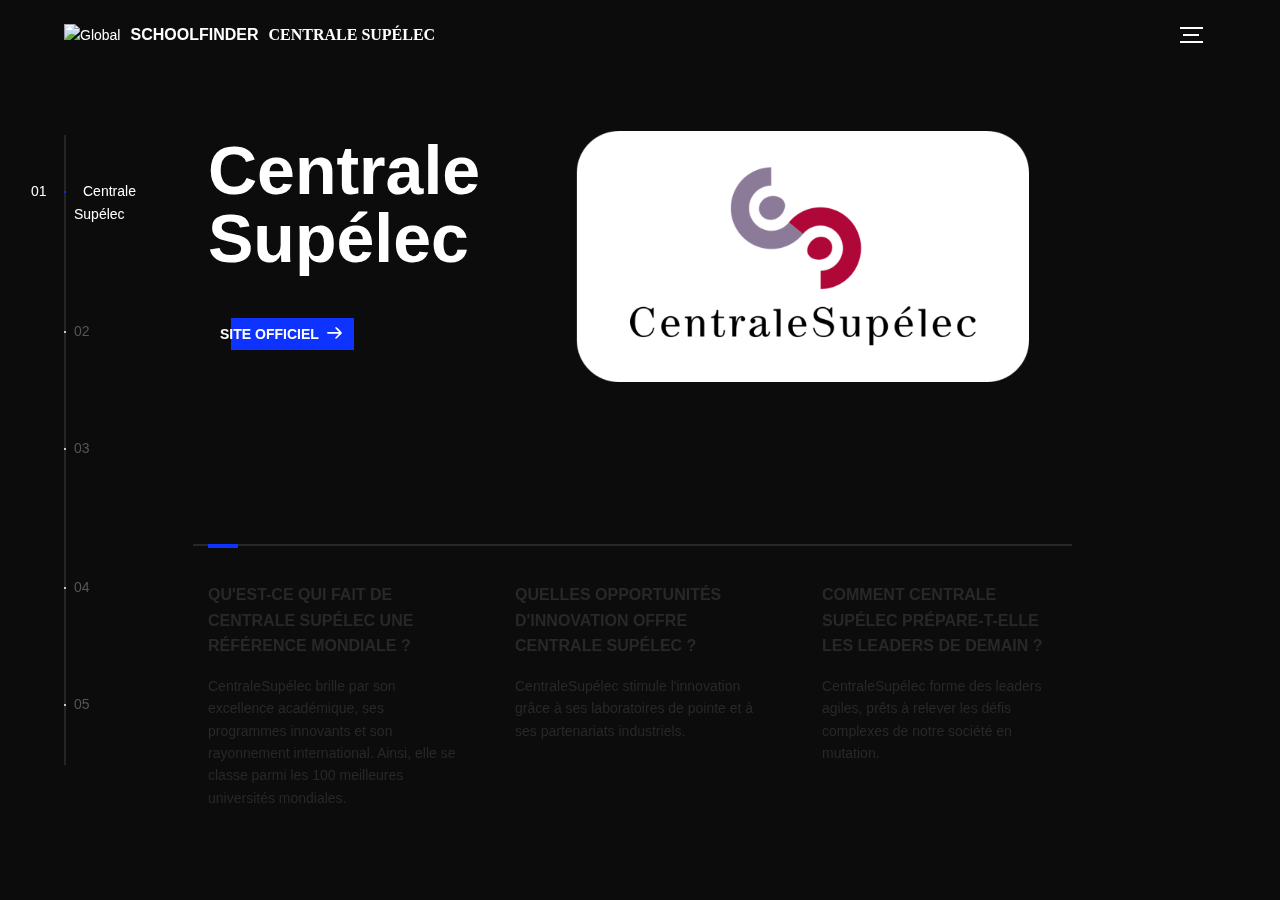
==== commit 9366d780: "commit" ====
--- a/ItsShixyo/index.html
+++ b/ItsShixyo/index.html
@@ -12,14 +12,13 @@
 </head>
 <body>
 
-<!-- notification for small viewports and landscape oriented smartphones -->
+<!-- Notification pour les petits écrans -->
 <div class="device-notification">
     <a class="device-notification--logo" href="#0">
         <img src="assets/img/logo.png" alt="Global">
         <p>SchoolFinder</p>
     </a>
-    <p class="device-notification--message">SchoolFinder a tellement à offrir que nous devons vous demander d'orienter
-        votre appareil en mode portrait ou de trouver un écran plus grand. Vous ne serez pas déçu.</p>
+    <p class="device-notification--message">SchoolFinder a tellement à offrir que nous devons vous demander d'orienter votre appareil en mode portrait ou de trouver un écran plus grand. Vous ne serez pas déçu.</p>
 </div>
 
 <div class="perspective effect-rotate-left">
@@ -56,13 +55,12 @@
                                                        style="color: inherit; text-decoration: none" target="_blank">Site
                                     Officiel</a>
                                     <svg version="1.1" id="Layer_1" xmlns="http://www.w3.org/2000/svg"
-                                         xmlns:xlink="http://www.w3.org/1999/xlink" x="0px" y="0px"
-                                         viewBox="0 0 150 118" style="enable-background:new 0 0 150 118;"
-                                         xml:space="preserve">
-                    <g transform="translate(0.000000,118.000000) scale(0.100000,-0.100000)">
-                      <path d="M870,1167c-34-17-55-57-46-90c3-15,81-100,194-211l187-185l-565-1c-431,0-571-3-590-13c-55-28-64-94-18-137c21-20,33-20,597-20h575l-192-193C800,103,794,94,849,39c20-20,39-29,61-29c28,0,63,30,298,262c147,144,272,271,279,282c30,51,23,60-219,304C947,1180,926,1196,870,1167z"/>
-                    </g>
-                    </svg>
+                                        xmlns:xlink="http://www.w3.org/1999/xlink" x="0px" y="0px"
+                                        viewBox="0 0 150 118" style="enable-background:new 0 0 150 118;" xml:space="preserve">
+                                        <g transform="translate(0.000000,118.000000) scale(0.100000,-0.100000)">
+                                            <path d="M870,1167c-34-17-55-57-46-90c3-15,81-100,194-211l187-185l-565-1c-431,0-571-3-590-13c-55-28-64-94-18-137c21-20,33-20,597-20h575l-192-193C800,103,794,94,849,39c20-20,39-29,61-29c28,0,63,30,298,262c147,144,272,271,279,282c30,51,23,60-219,304C947,1180,926,1196,870,1167z"/>
+                                        </g>
+                                    </svg>
                                     <span class="btn-background"></span>
                                 </button>
                                 <img src="assets/img/introduction-visual.png" alt="Welcome"
@@ -107,9 +105,7 @@
                                     <li class="slider--item slider--item-center">
                                         <a href="#0">
                                             <div class="slider--item-image">
-                                                <a href="https://www.centralesupelec.fr/fr/nos-formations"
-                                                   target="_blank"><img src="assets/img/3.jpg"
-                                                                        alt="Metiew and Smith"></a>
+                                                <a href="https://www.centralesupelec.fr/fr/nos-formations" target="_blank"><img src="assets/img/3.jpg" alt="Metiew and Smith"></a>
                                             </div>
                                             <p class="slider--item-title">Toutes les formations de CentraleSupélec</p>
                                             <p class="slider--item-description">Programme ingénieur, Masters recherche,
@@ -158,16 +154,15 @@
                         <div class="about">
                             <div class="about--banner">
                                 <h2>On<br>croit au<br>étudiants<br>passionnés</h2>
-                                <a href="#0">Career
+                                <a href="https://www.centralesupelec.fr/fr/centralesupelec-recrute" target="_blank">Recrutement Professionel
                                     <span>
-                      <svg version="1.1" id="Layer_1" xmlns="http://www.w3.org/2000/svg"
-                           xmlns:xlink="http://www.w3.org/1999/xlink" x="0px" y="0px" viewBox="0 0 150 118"
-                           style="enable-background:new 0 0 150 118;" xml:space="preserve">
-                      <g transform="translate(0.000000,118.000000) scale(0.100000,-0.100000)">
-                        <path d="M870,1167c-34-17-55-57-46-90c3-15,81-100,194-211l187-185l-565-1c-431,0-571-3-590-13c-55-28-64-94-18-137c21-20,33-20,597-20h575l-192-193C800,103,794,94,849,39c20-20,39-29,61-29c28,0,63,30,298,262c147,144,272,271,279,282c30,51,23,60-219,304C947,1180,926,1196,870,1167z"/>
-                      </g>
-                      </svg>
-                    </span>
+                                        <svg version="1.1" id="Layer_1" xmlns="http://www.w3.org/2000/svg"
+                                            xmlns:xlink="http://www.w3.org/1999/xlink" x="0px" y="0px" viewBox="0 0 150 118" style="enable-background:new 0 0 150 118;" xml:space="preserve">
+                                            <g transform="translate(0.000000,118.000000) scale(0.100000,-0.100000)">
+                                                <path d="M870,1167c-34-17-55-57-46-90c3-15,81-100,194-211l187-185l-565-1c-431,0-571-3-590-13c-55-28-64-94-18-137c21-20,33-20,597-20h575l-192-193C800,103,794,94,849,39c20-20,39-29,61-29c28,0,63,30,298,262c147,144,272,271,279,282c30,51,23,60-219,304C947,1180,926,1196,870,1167z"/>
+                                            </g>
+                                        </svg>
+                                    </span>
                                 </a>
                                 <img src="assets/img/CentraleSupelec_pillars.jpg" alt="About Us"
                                      style="zoom: 30%; border-radius: 50px">
@@ -205,48 +200,48 @@
                     <li class="l-section section">
                         <div class="hire">
                             <h2>Redirection</h2>
-                            <!-- checkout formspree.io for easy form setup -->
+
                             <form class="work-request">
                                 <div class="work-request--options">
                     <span class="options-a">
-                      <a href="https://www.polytech-reseau.org/" target="_blank"
-                         style="color: inherit;text-decoration: none">
-                        <label>
-                          Polytech
-                        </label>
-                      </a>
-                      <a href="https://www.efrei.fr/" target="_blank" style="color: inherit;text-decoration: none">
-                        <label>
-                          EFFREI
-                        </label>
-                      </a>
-                      <a href="https://www.epita.fr/" target="_blank" style="color: inherit;text-decoration: none">
-                        <label>
-                          EPITA
-                        </label>
-                      </a>
+                        <a href="https://www.polytech-reseau.org/" target="_blank"
+                           style="color: inherit;text-decoration: none">
+                            <label>
+                                Polytech
+                            </label>
+                        </a>
+                        <a href="https://www.efrei.fr/" target="_blank" style="color: inherit;text-decoration: none">
+                            <label>
+                                EFFREI
+                            </label>
+                        </a>
+                        <a href="https://www.epita.fr/" target="_blank" style="color: inherit;text-decoration: none">
+                            <label>
+                                EPITA
+                            </label>
+                    </a>
                     </span>
-                                    <span class="options-b">
-                      <a href="https://eecs.fr//" target="_blank" style="color: inherit;text-decoration: none">
-                        <label>
-                          EECS
-                        </label>
-                      </a>
-                      <a href="https://www.epitech.eu/" target="_blank" style="color: inherit;text-decoration: none">
-                        <label>
-                          Epitech
-                        </label>
-                      </a>
-                      <a href="#" target="_blank" style="color: inherit;text-decoration: none">
-                        <label>
-                          2e Ecole Thomas
-                        </label>
-                      </a>
-                      <a href="#" target="_blank" style="color: inherit;text-decoration: none">
-                        <label>
-                          2e Ecole Armand
-                        </label>
-                      </a>
+                    <span class="options-b">
+                        <a href="https://eecs.fr//" target="_blank" style="color: inherit;text-decoration: none">
+                            <label>
+                                EECS
+                            </label>
+                        </a>
+                        <a href="../M4_Nevada/index.html" target="_blank" style="color: inherit;text-decoration: none">
+                            <label>
+                                Epitech
+                            </label>
+                        </a>
+                        <a href="#" target="_blank" style="color: inherit;text-decoration: none">
+                            <label>
+                                2e Ecole Thomas
+                            </label>
+                        </a>
+                        <a href="#" target="_blank" style="color: inherit;text-decoration: none">
+                            <label>
+                                2e Ecole Armand
+                            </label>
+                        </a>
                     </span>
                                 </div>
                                 <input type="submit" value="Début de page">
@@ -268,7 +263,6 @@
     </ul>
 </div>
 
-<script src="https://ajax.googleapis.com/ajax/libs/jquery/2.2.4/jquery.min.js"></script>
 <script>window.jQuery || document.write('<script src="assets/js/vendor/jquery-2.2.4.min.js"><\/script>')</script>
 <script src="assets/js/functions-min.js"></script>
 </body>
--- a/ItsShixyo/main.css
+++ b/ItsShixyo/main.css
@@ -0,0 +1,1821 @@
+@font-face {
+    font-family: 'Montserrat';
+    src: url("assets/fonts/Montserrat-Black.eot");
+    src: local("☺"), url("assets/fonts/Montserrat-Black.woff") format("woff"), url("assets/fonts/Montserrat-Black.ttf") format("truetype"), url("assets/fonts/Montserrat-Black.svg") format("svg");
+    font-weight: 900;
+    font-style: normal
+}
+
+@font-face {
+    font-family: 'Montserrat';
+    src: url("assets/fonts/Montserrat-Bold.eot");
+    src: local("☺"), url("assets/fonts/Montserrat-Bold.woff") format("woff"), url("assets/fonts/Montserrat-Bold.ttf") format("truetype"), url("assets/fonts/Montserrat-Bold.svg") format("svg");
+    font-weight: 700;
+    font-style: normal
+}
+
+@font-face {
+    font-family: 'Montserrat';
+    src: url("assets/fonts/Montserrat-Regular.eot");
+    src: local("☺"), url("assets/fonts/Montserrat-Regular.woff") format("woff"), url("assets/fonts/Montserrat-Regular.ttf") format("truetype"), url("assets/fonts/Montserrat-Regular.svg") format("svg");
+    font-weight: 400;
+    font-style: normal
+}
+
+@font-face {
+    font-family: 'Montserrat';
+    src: url("assets/fonts/Montserrat-Light.eot");
+    src: local("☺"), url("assets/fonts/Montserrat-Light.woff") format("woff"), url("assets/fonts/Montserrat-Light.ttf") format("truetype"), url("assets/fonts/Montserrat-Light.svg") format("svg");
+    font-weight: 300;
+    font-style: normal
+}
+
+html {
+    font-family: sans-serif;
+    -ms-text-size-adjust: 100%;
+    -webkit-text-size-adjust: 100%
+}
+
+body {
+    margin: 0
+}
+
+article, aside, details, figcaption, figure, footer, header, hgroup, main, menu, nav, section, summary {
+    display: block
+}
+
+audio, canvas, progress, video {
+    display: inline-block;
+    vertical-align: baseline
+}
+
+audio:not([controls]) {
+    display: none;
+    height: 0
+}
+
+[hidden], template {
+    display: none
+}
+
+a {
+    background-color: transparent
+}
+
+a:active, a:hover {
+    outline: 0
+}
+
+abbr[title] {
+    border-bottom: 1px dotted
+}
+
+b, strong {
+    font-weight: bold
+}
+
+dfn {
+    font-style: italic
+}
+
+h1 {
+    font-size: 2em;
+    margin: 0.67em 0
+}
+
+mark {
+    background: #ff0;
+    color: #000
+}
+
+small {
+    font-size: 80%
+}
+
+sub, sup {
+    font-size: 75%;
+    line-height: 0;
+    position: relative;
+    vertical-align: baseline
+}
+
+sup {
+    top: -0.5em
+}
+
+sub {
+    bottom: -0.25em
+}
+
+img {
+    border: 0
+}
+
+svg:not(:root) {
+    overflow: hidden
+}
+
+figure {
+    margin: 1em 40px
+}
+
+hr {
+    box-sizing: content-box;
+    height: 0
+}
+
+pre {
+    overflow: auto
+}
+
+code, kbd, pre, samp {
+    font-family: monospace, monospace;
+    font-size: 1em
+}
+
+button, input, optgroup, select, textarea {
+    color: inherit;
+    font: inherit;
+    margin: 0
+}
+
+button {
+    overflow: visible
+}
+
+button, select {
+    text-transform: none
+}
+
+button, html input[type="button"], input[type="reset"], input[type="submit"] {
+    -webkit-appearance: button;
+    cursor: pointer
+}
+
+button[disabled], html input[disabled] {
+    cursor: default
+}
+
+button::-moz-focus-inner, input::-moz-focus-inner {
+    border: 0;
+    padding: 0
+}
+
+input {
+    line-height: normal
+}
+
+input[type="checkbox"], input[type="radio"] {
+    box-sizing: border-box;
+    padding: 0
+}
+
+input[type="number"]::-webkit-inner-spin-button, input[type="number"]::-webkit-outer-spin-button {
+    height: auto
+}
+
+input[type="search"] {
+    -webkit-appearance: textfield;
+    box-sizing: content-box
+}
+
+input[type="search"]::-webkit-search-cancel-button, input[type="search"]::-webkit-search-decoration {
+    -webkit-appearance: none
+}
+
+fieldset {
+    border: 1px solid #c0c0c0;
+    margin: 0 2px;
+    padding: 0.35em 0.625em 0.75em
+}
+
+legend {
+    border: 0;
+    padding: 0
+}
+
+textarea {
+    overflow: auto
+}
+
+optgroup {
+    font-weight: bold
+}
+
+table {
+    border-collapse: collapse;
+    border-spacing: 0
+}
+
+td, th {
+    padding: 0
+}
+
+::-moz-selection {
+    background: #FFF498
+}
+
+::selection {
+    background: #FFF498
+}
+
+::-moz-selection {
+    background: #FFF498
+}
+
+img::-moz-selection {
+    background: transparent
+}
+
+img::selection {
+    background: transparent
+}
+
+img::-moz-selection {
+    background: transparent
+}
+
+body {
+    -webkit-tap-highlight-color: #FFF498
+}
+
+body {
+    background-color: #0c0c0c;
+    font-size: 14px;
+    line-height: 1.6;
+    font-family: "Montserrat", sans-serif;
+    color: #fff;
+    -webkit-font-smoothing: antialiased;
+    -webkit-text-size-adjust: 100%
+}
+
+.l-viewport {
+    position: relative;
+    width: 100%;
+    height: 100vh;
+    box-shadow: 0 0 45px 5px rgba(0, 0, 0, 0.85);
+    overflow: hidden
+}
+
+.l-wrapper {
+    position: relative;
+    width: 1440px;
+    max-width: 90%;
+    height: 100%;
+    margin: 0 auto
+}
+
+.l-side-nav {
+    position: absolute;
+    left: 0;
+    display: -webkit-box;
+    display: -webkit-flex;
+    display: -ms-flexbox;
+    display: flex;
+    height: 100%;
+    -webkit-box-align: center;
+    -webkit-align-items: center;
+    -ms-flex-align: center;
+    align-items: center
+}
+
+.l-side-nav::before {
+    content: "";
+    position: absolute;
+    top: 50%;
+    left: 0;
+    -webkit-transform: translateY(-50%);
+    transform: translateY(-50%);
+    width: 2px;
+    height: 70%;
+    max-height: 750px;
+    background-color: #555;
+    opacity: .35;
+    z-index: 10
+}
+
+@media (max-width: 1180px) {
+    .l-side-nav {
+        display: none
+    }
+}
+
+.l-main-content {
+    position: relative;
+    width: 100%;
+    height: 100%;
+    margin: 0;
+    padding: 0;
+    list-style: none
+}
+
+.l-section {
+    position: absolute;
+    width: 100%;
+    height: 100%
+}
+
+.device-notification {
+    display: none;
+    position: fixed;
+    top: 0;
+    left: 0;
+    width: 100%;
+    height: 100%;
+    -webkit-box-orient: vertical;
+    -webkit-box-direction: normal;
+    -webkit-flex-direction: column;
+    -ms-flex-direction: column;
+    flex-direction: column;
+    -webkit-box-align: center;
+    -webkit-align-items: center;
+    -ms-flex-align: center;
+    -ms-grid-row-align: center;
+    align-items: center;
+    -webkit-box-pack: center;
+    -webkit-justify-content: center;
+    -ms-flex-pack: center;
+    justify-content: center;
+    background-color: #0c0c0c;
+    z-index: 12
+}
+
+.device-notification--logo {
+    display: -webkit-box;
+    display: -webkit-flex;
+    display: -ms-flexbox;
+    display: flex;
+    -webkit-box-align: center;
+    -webkit-align-items: center;
+    -ms-flex-align: center;
+    align-items: center;
+    text-decoration: none;
+    color: #fff
+}
+
+.device-notification--logo p {
+    margin: 0 0 0 10px;
+    font-size: 16px;
+    font-weight: 700;
+    text-transform: uppercase
+}
+
+.device-notification--message {
+    width: 70%;
+    margin: 30px 0 0 0;
+    font-weight: 700;
+    text-align: center
+}
+
+@media (max-width: 767px) and (min-width: 601px) and (max-height: 680px) {
+    .device-notification {
+        display: -webkit-box;
+        display: -webkit-flex;
+        display: -ms-flexbox;
+        display: flex
+    }
+}
+
+@media (max-width: 600px) and (min-width: 480px) and (max-height: 580px) {
+    .device-notification {
+        display: -webkit-box;
+        display: -webkit-flex;
+        display: -ms-flexbox;
+        display: flex
+    }
+}
+
+@media (max-width: 736px) and (min-width: 360px) and (orientation: landscape) {
+    .device-notification {
+        display: -webkit-box;
+        display: -webkit-flex;
+        display: -ms-flexbox;
+        display: flex
+    }
+}
+
+@media (max-width: 359px) {
+    .device-notification {
+        display: -webkit-box;
+        display: -webkit-flex;
+        display: -ms-flexbox;
+        display: flex
+    }
+}
+
+.section {
+    opacity: 0;
+    visibility: hidden;
+    -webkit-transition: opacity .4s ease-in-out, visibility 0s .4s;
+    transition: opacity .4s ease-in-out, visibility 0s .4s
+}
+
+.section--is-active {
+    opacity: 1;
+    visibility: visible;
+    z-index: 1;
+    -webkit-transition: opacity .4s ease-in-out .4s;
+    transition: opacity .4s ease-in-out .4s
+}
+
+.section--next {
+    -webkit-transform: translateY(-45px);
+    transform: translateY(-45px);
+    -webkit-transition: -webkit-transform .4s ease-in-out;
+    transition: -webkit-transform .4s ease-in-out;
+    transition: transform .4s ease-in-out;
+    transition: transform .4s ease-in-out, -webkit-transform .4s ease-in-out
+}
+
+.section--prev {
+    -webkit-transform: translateY(45px);
+    transform: translateY(45px);
+    -webkit-transition: -webkit-transform .4s ease-in-out;
+    transition: -webkit-transform .4s ease-in-out;
+    transition: transform .4s ease-in-out;
+    transition: transform .4s ease-in-out, -webkit-transform .4s ease-in-out
+}
+
+.header {
+    position: absolute;
+    top: 0;
+    left: 0;
+    display: -webkit-box;
+    display: -webkit-flex;
+    display: -ms-flexbox;
+    display: flex;
+    width: 100%;
+    height: 70px;
+    -webkit-box-align: center;
+    -webkit-align-items: center;
+    -ms-flex-align: center;
+    align-items: center;
+    -webkit-box-pack: justify;
+    -webkit-justify-content: space-between;
+    -ms-flex-pack: justify;
+    justify-content: space-between;
+    z-index: 10
+}
+
+.header--logo {
+    display: -webkit-box;
+    display: -webkit-flex;
+    display: -ms-flexbox;
+    display: flex;
+    -webkit-box-align: center;
+    -webkit-align-items: center;
+    -ms-flex-align: center;
+    align-items: center;
+    text-decoration: none;
+    color: #fff
+}
+
+.header--logo p {
+    margin: 0 0 0 10px;
+    font-size: 16px;
+    font-weight: 700;
+    text-transform: uppercase
+}
+
+.header--nav-toggle {
+    display: -webkit-box;
+    display: -webkit-flex;
+    display: -ms-flexbox;
+    display: flex;
+    width: 50px;
+    height: 50px;
+    -webkit-box-orient: vertical;
+    -webkit-box-direction: normal;
+    -webkit-flex-direction: column;
+    -ms-flex-direction: column;
+    flex-direction: column;
+    -webkit-box-align: center;
+    -webkit-align-items: center;
+    -ms-flex-align: center;
+    align-items: center;
+    -webkit-box-pack: center;
+    -webkit-justify-content: center;
+    -ms-flex-pack: center;
+    justify-content: center;
+    cursor: pointer
+}
+
+.header--nav-toggle span, .header--nav-toggle::before, .header--nav-toggle::after {
+    content: "";
+    position: relative;
+    width: 16px;
+    height: 2px;
+    background-color: #fff
+}
+
+.header--nav-toggle::before {
+    bottom: 5px;
+    width: 23px
+}
+
+.header--nav-toggle::after {
+    top: 5px;
+    width: 23px
+}
+
+.header--cta {
+    position: absolute;
+    top: 50%;
+    left: 50%;
+    -webkit-transform: translate(-50%, -50%);
+    transform: translate(-50%, -50%);
+    padding: 0 20px;
+    line-height: 30px;
+    text-decoration: none;
+    color: #fff;
+    font-weight: 700;
+    text-transform: uppercase;
+    background-color: #0f33ff;
+    border: none;
+    opacity: 0;
+    visibility: hidden;
+    -webkit-transition: opacity .4s ease-in-out, visibility 0s .4s;
+    transition: opacity .4s ease-in-out, visibility 0s .4s
+}
+
+.header--cta:focus {
+    outline: none
+}
+
+.header--cta.is-active {
+    opacity: 1;
+    visibility: visible;
+    -webkit-transition: opacity .4s ease-in-out .4s;
+    transition: opacity .4s ease-in-out .4s
+}
+
+@media (max-width: 767px) {
+    .header--cta {
+        display: none
+    }
+}
+
+.side-nav {
+    position: relative;
+    display: -webkit-box;
+    display: -webkit-flex;
+    display: -ms-flexbox;
+    display: flex;
+    width: 100px;
+    height: 70%;
+    max-height: 750px;
+    -webkit-box-orient: vertical;
+    -webkit-box-direction: normal;
+    -webkit-flex-direction: column;
+    -ms-flex-direction: column;
+    flex-direction: column;
+    -webkit-justify-content: space-around;
+    -ms-flex-pack: distribute;
+    justify-content: space-around;
+    margin: 0;
+    padding: 0;
+    list-style-position: inside;
+    z-index: 10
+}
+
+.side-nav > li {
+    position: relative;
+    top: -5px;
+    color: #fff;
+    font-size: 6px;
+    cursor: pointer
+}
+
+.side-nav > li span {
+    position: relative;
+    top: 3px;
+    left: 10px;
+    color: #fff;
+    font-size: 14px;
+    font-weight: 300;
+    opacity: 0;
+    visibility: hidden
+}
+
+.side-nav > li::before {
+    position: absolute;
+    top: 3px;
+    left: 10px;
+    color: #555;
+    font-size: 14px;
+    font-weight: 300
+}
+
+.side-nav li:nth-child(1)::before {
+    content: "01"
+}
+
+.side-nav li:nth-child(2)::before {
+    content: "02"
+}
+
+.side-nav li:nth-child(3)::before {
+    content: "03"
+}
+
+.side-nav li:nth-child(4)::before {
+    content: "04"
+}
+
+.side-nav li:nth-child(5)::before {
+    content: "05"
+}
+
+.side-nav li.is-active {
+    color: #0f33ff;
+    -webkit-transition: color .4s ease-in-out;
+    transition: color .4s ease-in-out
+}
+
+.side-nav li.is-active span {
+    opacity: 1;
+    visibility: visible;
+    -webkit-transition: opacity .4s ease-in-out;
+    transition: opacity .4s ease-in-out
+}
+
+.side-nav li.is-active::before {
+    left: -33px;
+    color: #fff
+}
+
+.intro {
+    position: relative;
+    display: -webkit-box;
+    display: -webkit-flex;
+    display: -ms-flexbox;
+    display: flex;
+    width: 900px;
+    max-width: 75%;
+    height: 100%;
+    -webkit-box-orient: vertical;
+    -webkit-box-direction: normal;
+    -webkit-flex-direction: column;
+    -ms-flex-direction: column;
+    flex-direction: column;
+    -webkit-box-pack: center;
+    -webkit-justify-content: center;
+    -ms-flex-pack: center;
+    justify-content: center;
+    margin: 0 auto
+}
+
+@media (max-width: 1180px) {
+    .intro {
+        max-width: 100%
+    }
+}
+
+.intro--banner {
+    position: relative;
+    height: 475px
+}
+
+.intro--banner::before {
+    content: "";
+    position: absolute;
+    bottom: 20px;
+    left: -15px;
+    right: 0;
+    height: 2px;
+    background-color: #282828
+}
+
+.intro--banner::after {
+    content: "";
+    position: absolute;
+    bottom: 18px;
+    left: 0;
+    width: 30px;
+    height: 4px;
+    background-color: #0f33ff
+}
+
+.intro--banner h1 {
+    position: relative;
+    font-size: 68px;
+    font-weight: 900;
+    line-height: 1;
+    z-index: 1
+}
+
+.intro--banner button {
+    position: relative;
+    padding: 5px 17px 5px 12px;
+    font-weight: 700;
+    text-transform: uppercase;
+    background-color: transparent;
+    border: none
+}
+
+.intro--banner button .btn-background {
+    position: absolute;
+    top: 0;
+    left: 23px;
+    right: 0;
+    height: 100%;
+    background-color: #0f33ff;
+    z-index: -1;
+    -webkit-transition: left .2s ease-in-out;
+    transition: left .2s ease-in-out
+}
+
+.intro--banner button:hover .btn-background {
+    left: 0
+}
+
+.intro--banner button:focus {
+    outline: none
+}
+
+.intro--banner button svg {
+    position: relative;
+    left: 5px;
+    width: 15px;
+    fill: #fff
+}
+
+.intro--banner img {
+    position: absolute;
+    bottom: 21px;
+    right: -12px
+}
+
+.intro--options {
+    display: -webkit-box;
+    display: -webkit-flex;
+    display: -ms-flexbox;
+    display: flex;
+    -webkit-box-pack: justify;
+    -webkit-justify-content: space-between;
+    -ms-flex-pack: justify;
+    justify-content: space-between;
+    margin: 0;
+    padding: 0;
+    list-style: none
+}
+
+.intro--options > a {
+    max-width: 250px;
+    text-decoration: none;
+    color: #282828;
+    -webkit-transition: color .2s ease-in-out;
+    transition: color .2s ease-in-out
+}
+
+.intro--options > a:hover {
+    color: #fff
+}
+
+.intro--options h3 {
+    font-size: 16px;
+    text-transform: uppercase
+}
+
+.intro--options p {
+    margin-bottom: 0
+}
+
+@media (max-width: 900px) {
+    .intro--banner {
+        height: 380px
+    }
+
+    .intro--banner h1 {
+        font-size: 55px
+    }
+
+    .intro--banner img {
+        width: 430px
+    }
+
+    .intro--options > a {
+        margin-right: 30px
+    }
+
+    .intro--options > a:last-child {
+        margin-right: 0
+    }
+}
+
+@media (max-width: 767px) {
+    .intro--banner {
+        height: 305px
+    }
+
+    .intro--banner h1 {
+        font-size: 44px
+    }
+
+    .intro--banner img {
+        width: 330px
+    }
+
+    .intro--options {
+        display: block
+    }
+
+    .intro--options > a {
+        display: block;
+        max-width: 100%;
+        margin: 0 0 30px 0
+    }
+
+    .intro--options > a:last-child {
+        margin-bottom: 0
+    }
+}
+
+@media (max-width: 600px) {
+    .intro--banner {
+        height: 360px
+    }
+
+    .intro--banner h1 {
+        font-size: 55px
+    }
+
+    .intro--banner img {
+        display: none
+    }
+}
+
+@media (max-width: 600px) and (max-height: 750px) {
+    .intro--banner {
+        height: auto
+    }
+
+    .intro--banner::before, .intro--banner::after {
+        display: none
+    }
+
+    .intro--banner h1 {
+        margin-top: 0
+    }
+
+    .intro--options {
+        display: none
+    }
+}
+
+.work {
+    position: relative;
+    display: -webkit-box;
+    display: -webkit-flex;
+    display: -ms-flexbox;
+    display: flex;
+    width: 960px;
+    max-width: 80%;
+    height: 100%;
+    -webkit-box-orient: vertical;
+    -webkit-box-direction: normal;
+    -webkit-flex-direction: column;
+    -ms-flex-direction: column;
+    flex-direction: column;
+    -webkit-box-pack: center;
+    -webkit-justify-content: center;
+    -ms-flex-pack: center;
+    justify-content: center;
+    margin: 0 auto
+}
+
+@media (max-width: 1180px) {
+    .work {
+        max-width: 100%
+    }
+}
+
+.work h2 {
+    margin: 0 0 20px 0;
+    font-size: 30px;
+    text-align: center
+}
+
+.work--lockup {
+    position: relative
+}
+
+.work--lockup .slider {
+    position: relative;
+    display: -webkit-box;
+    display: -webkit-flex;
+    display: -ms-flexbox;
+    display: flex;
+    width: 80%;
+    margin: 0 auto;
+    padding: 0;
+    list-style: none
+}
+
+.work--lockup .slider--item {
+    position: absolute;
+    display: none;
+    text-align: center
+}
+
+.work--lockup .slider--item a {
+    text-decoration: none;
+    color: #858585
+}
+
+.work--lockup .slider--item-title {
+    margin-top: 10px;
+    font-size: 12px;
+    font-weight: 700;
+    text-transform: uppercase
+}
+
+.work--lockup .slider--item-description {
+    display: none;
+    max-width: 250px;
+    margin: 0 auto
+}
+
+.work--lockup .slider--item-image {
+    width: 150px;
+    height: 150px;
+    margin: 0 auto;
+    border-radius: 50%;
+    overflow: hidden
+}
+
+.work--lockup .slider--item-image img {
+    width: 100%
+}
+
+.work--lockup .slider--item-left {
+    top: 50%;
+    left: 0;
+    -webkit-transform: translateY(-50%);
+    transform: translateY(-50%);
+    display: block
+}
+
+.work--lockup .slider--item-right {
+    top: 50%;
+    right: 0;
+    -webkit-transform: translateY(-50%);
+    transform: translateY(-50%);
+    display: block
+}
+
+.work--lockup .slider--item-center {
+    position: relative;
+    top: 30px;
+    left: 50%;
+    -webkit-transform: translateX(-50%);
+    transform: translateX(-50%);
+    display: block
+}
+
+.work--lockup .slider--item-center a {
+    color: #fff
+}
+
+.work--lockup .slider--item-center .slider--item-title {
+    margin-top: 25px;
+    font-size: 16px
+}
+
+.work--lockup .slider--item-center .slider--item-description {
+    display: block
+}
+
+.work--lockup .slider--item-center .slider--item-image {
+    width: 300px;
+    height: 300px
+}
+
+.work--lockup .slider--next, .work--lockup .slider--prev {
+    position: absolute;
+    top: 160px;
+    display: -webkit-box;
+    display: -webkit-flex;
+    display: -ms-flexbox;
+    display: flex;
+    width: 50px;
+    height: 50px;
+    -webkit-box-align: center;
+    -webkit-align-items: center;
+    -ms-flex-align: center;
+    align-items: center;
+    -webkit-box-pack: center;
+    -webkit-justify-content: center;
+    -ms-flex-pack: center;
+    justify-content: center;
+    background-color: #282828;
+    border-radius: 50%;
+    cursor: pointer
+}
+
+.work--lockup .slider--next svg, .work--lockup .slider--prev svg {
+    width: 20px;
+    fill: #fff
+}
+
+.work--lockup .slider--next {
+    right: 0
+}
+
+.work--lockup .slider--prev {
+    left: 0
+}
+
+@media (max-width: 900px) {
+    .work--lockup .slider--item-image {
+        width: 120px;
+        height: 120px
+    }
+
+    .work--lockup .slider--item-center .slider--item-image {
+        width: 240px;
+        height: 240px
+    }
+
+    .work--lockup .slider--next, .work--lockup .slider--prev {
+        top: 130px
+    }
+}
+
+@media (max-width: 767px) {
+    .work--lockup .slider {
+        width: 75%
+    }
+
+    .work--lockup .slider--item-image {
+        width: 90px;
+        height: 90px
+    }
+
+    .work--lockup .slider--item-center .slider--item-image {
+        width: 190px;
+        height: 190px
+    }
+
+    .work--lockup .slider--next, .work--lockup .slider--prev {
+        top: 105px
+    }
+}
+
+@media (max-width: 600px) {
+    .work--lockup .slider {
+        width: auto
+    }
+
+    .work--lockup .slider--item-left, .work--lockup .slider--item-right {
+        display: none
+    }
+}
+
+.about {
+    position: relative;
+    display: -webkit-box;
+    display: -webkit-flex;
+    display: -ms-flexbox;
+    display: flex;
+    width: 900px;
+    max-width: 75%;
+    height: 100%;
+    -webkit-box-orient: vertical;
+    -webkit-box-direction: normal;
+    -webkit-flex-direction: column;
+    -ms-flex-direction: column;
+    flex-direction: column;
+    -webkit-box-pack: center;
+    -webkit-justify-content: center;
+    -ms-flex-pack: center;
+    justify-content: center;
+    margin: 0 auto
+}
+
+@media (max-width: 1180px) {
+    .about {
+        max-width: 100%
+    }
+}
+
+.about--banner {
+    position: relative;
+    height: 475px
+}
+
+.about--banner::before {
+    content: "";
+    position: absolute;
+    top: 20px;
+    left: 200px;
+    -webkit-transform: rotate(-25deg);
+    transform: rotate(-25deg);
+    border: 5px solid #0f33ff;
+    border-right-color: transparent;
+    border-bottom-color: transparent
+}
+
+.about--banner::after {
+    content: "";
+    position: absolute;
+    top: 75px;
+    left: 400px;
+    -webkit-transform: rotate(45deg);
+    transform: rotate(45deg);
+    width: 10px;
+    height: 10px;
+    background-color: #0f33ff
+}
+
+.about--banner h2 {
+    position: relative;
+    margin-top: 35px;
+    font-size: 68px;
+    font-weight: 900;
+    line-height: 1;
+    z-index: 1
+}
+
+.about--banner h2::before {
+    content: "";
+    position: absolute;
+    top: 60px;
+    left: 268px;
+    width: 30px;
+    height: 30px;
+    background-color: #0f33ff;
+    border-radius: 50%
+}
+
+.about--banner h2::after {
+    content: "";
+    position: absolute;
+    top: 255px;
+    left: 255px;
+    width: 10px;
+    height: 10px;
+    background-color: #0f33ff
+}
+
+.about--banner a {
+    padding: 5px 17px 5px 0;
+    text-decoration: none;
+    color: #fff;
+    font-weight: 700;
+    text-transform: uppercase;
+    background-color: transparent
+}
+
+.about--banner a:hover svg {
+    left: 10px
+}
+
+.about--banner a svg {
+    position: relative;
+    left: 5px;
+    width: 15px;
+    fill: #fff;
+    -webkit-transition: left .2s ease-in-out;
+    transition: left .2s ease-in-out
+}
+
+.about--banner img {
+    position: absolute;
+    bottom: -90px;
+    right: -12px
+}
+
+.about--options {
+    display: -webkit-box;
+    display: -webkit-flex;
+    display: -ms-flexbox;
+    display: flex;
+    max-width: 600px;
+    -webkit-box-pack: justify;
+    -webkit-justify-content: space-between;
+    -ms-flex-pack: justify;
+    justify-content: space-between;
+    margin: 0;
+    padding: 0;
+    list-style: none
+}
+
+.about--options > a {
+    position: relative;
+    width: 150px;
+    height: 75px;
+    text-decoration: none;
+    color: #fff;
+    border: 10px solid #0f33ff;
+    background-position: center;
+    background-size: cover;
+    background-repeat: no-repeat
+}
+
+.about--options > a:nth-child(1) {
+    background-image: url("assets/img/about-winners.jpg")
+}
+
+.about--options > a:nth-child(2) {
+    background-image: url("assets/img/about-philosophy.jpg")
+}
+
+.about--options > a:nth-child(3) {
+    background-image: url("assets/img/about-history.jpg")
+}
+
+.about--options > a:hover h3 {
+    bottom: -50px
+}
+
+.about--options h3 {
+    position: absolute;
+    bottom: -38px;
+    left: 10px;
+    font-size: 16px;
+    text-transform: uppercase;
+    -webkit-transition: bottom .2s ease-in-out, left .2s ease-in-out;
+    transition: bottom .2s ease-in-out, left .2s ease-in-out
+}
+
+@media (max-width: 767px) {
+    .about--banner {
+        height: 305px
+    }
+
+    .about--banner::before {
+        top: 0;
+        left: 125px
+    }
+
+    .about--banner::after {
+        top: 35px;
+        left: 260px
+    }
+
+    .about--banner h2 {
+        margin-top: 10px;
+        font-size: 44px
+    }
+
+    .about--banner h2::before {
+        top: 28px;
+        left: 168px
+    }
+
+    .about--banner h2::after {
+        top: 163px;
+        left: 163px
+    }
+
+    .about--banner img {
+        width: 315px
+    }
+}
+
+@media (max-width: 600px) {
+    .about--banner {
+        height: auto
+    }
+
+    .about--banner::before {
+        left: 155px
+    }
+
+    .about--banner::after {
+        left: 310px
+    }
+
+    .about--banner h2 {
+        margin-top: 0;
+        font-size: 55px
+    }
+
+    .about--banner h2::before {
+        top: 43px;
+        left: 214px
+    }
+
+    .about--banner h2::after {
+        top: 205px;
+        left: 205px
+    }
+
+    .about--banner img {
+        display: none
+    }
+
+    .about--options {
+        display: none
+    }
+}
+
+.contact {
+    position: fixed;
+    top: 0;
+    left: 0;
+    width: 100%;
+    height: 100%;
+    background-image: url("assets/img/contact-visual.png");
+    background-position: center;
+    background-size: cover;
+    background-repeat: no-repeat
+}
+
+.contact--lockup {
+    position: relative;
+    display: -webkit-box;
+    display: -webkit-flex;
+    display: -ms-flexbox;
+    display: flex;
+    width: 900px;
+    max-width: 75%;
+    height: 100%;
+    -webkit-box-align: center;
+    -webkit-align-items: center;
+    -ms-flex-align: center;
+    align-items: center;
+    -webkit-box-pack: end;
+    -webkit-justify-content: flex-end;
+    -ms-flex-pack: end;
+    justify-content: flex-end;
+    margin: 0 auto
+}
+
+@media (max-width: 1180px) {
+    .contact--lockup {
+        max-width: 90%
+    }
+}
+
+@media (max-width: 767px) {
+    .contact--lockup {
+        -webkit-box-pack: center;
+        -webkit-justify-content: center;
+        -ms-flex-pack: center;
+        justify-content: center
+    }
+}
+
+.contact--lockup .modal {
+    padding: 45px 45px;
+    text-align: center;
+    background-color: #0c0c0c;
+    box-shadow: 0 0 30px 0 rgba(0, 0, 0, 0.75)
+}
+
+.contact--lockup .modal--information p, .contact--lockup .modal--information a {
+    display: block;
+    margin: 14px 0;
+    text-decoration: none;
+    color: #fff;
+    font-weight: 700
+}
+
+.contact--lockup .modal--information p {
+    margin-top: 0
+}
+
+.contact--lockup .modal--options {
+    margin: 0;
+    padding: 0;
+    list-style: none
+}
+
+.contact--lockup .modal--options > li {
+    width: 130px;
+    margin: 0 auto 25px auto
+}
+
+.contact--lockup .modal--options li:nth-child(1) {
+    background-color: #1769ff
+}
+
+.contact--lockup .modal--options li:nth-child(2) {
+    background-color: #ea4c89
+}
+
+.contact--lockup .modal--options li:nth-child(3) {
+    margin-bottom: 0;
+    background-color: #0f33ff;
+    text-transform: uppercase
+}
+
+.contact--lockup .modal--options a {
+    display: block;
+    width: 100%;
+    padding: 8px 0;
+    text-decoration: none;
+    color: #fff;
+    font-weight: 700
+}
+
+.hire {
+    position: relative;
+    display: -webkit-box;
+    display: -webkit-flex;
+    display: -ms-flexbox;
+    display: flex;
+    width: 700px;
+    max-width: 75%;
+    height: 100%;
+    -webkit-box-orient: vertical;
+    -webkit-box-direction: normal;
+    -webkit-flex-direction: column;
+    -ms-flex-direction: column;
+    flex-direction: column;
+    -webkit-box-pack: center;
+    -webkit-justify-content: center;
+    -ms-flex-pack: center;
+    justify-content: center;
+    margin: 0 auto
+}
+
+@media (max-width: 1180px) {
+    .hire {
+        max-width: 100%
+    }
+}
+
+.hire h2 {
+    margin: 0 0 20px 0;
+    font-size: 30px;
+    text-align: center
+}
+
+.work-request {
+    display: -webkit-box;
+    display: -webkit-flex;
+    display: -ms-flexbox;
+    display: flex;
+    width: 100%;
+    -webkit-box-orient: vertical;
+    -webkit-box-direction: normal;
+    -webkit-flex-direction: column;
+    -ms-flex-direction: column;
+    flex-direction: column;
+    -webkit-box-align: center;
+    -webkit-align-items: center;
+    -ms-flex-align: center;
+    align-items: center;
+    color: #fff
+}
+
+.work-request input[type="submit"] {
+    width: 400px;
+    max-width: 100%;
+    line-height: 50px;
+    font-size: 16px;
+    font-weight: 700;
+    text-transform: uppercase;
+    background-color: #0f33ff;
+    border: none;
+    border-radius: 0
+}
+
+.work-request input[type="submit"]:focus {
+    outline: none
+}
+
+.work-request--options {
+    display: -webkit-box;
+    display: -webkit-flex;
+    display: -ms-flexbox;
+    display: flex;
+    width: 100%;
+    -webkit-box-orient: vertical;
+    -webkit-box-direction: normal;
+    -webkit-flex-direction: column;
+    -ms-flex-direction: column;
+    flex-direction: column;
+    -webkit-box-align: center;
+    -webkit-align-items: center;
+    -ms-flex-align: center;
+    align-items: center;
+    margin: 30px 0
+}
+
+.work-request--options .options-a {
+    display: -webkit-box;
+    display: -webkit-flex;
+    display: -ms-flexbox;
+    display: flex;
+    width: 100%;
+    -webkit-box-pack: justify;
+    -webkit-justify-content: space-between;
+    -ms-flex-pack: justify;
+    justify-content: space-between
+}
+
+.work-request--options .options-b {
+    display: -webkit-box;
+    display: -webkit-flex;
+    display: -ms-flexbox;
+    display: flex;
+    width: 72%;
+    -webkit-flex-wrap: wrap;
+    -ms-flex-wrap: wrap;
+    flex-wrap: wrap;
+    -webkit-justify-content: space-around;
+    -ms-flex-pack: distribute;
+    justify-content: space-around
+}
+
+.work-request--options label {
+    display: block;
+    width: 200px;
+    margin-bottom: 30px;
+    line-height: 50px;
+    font-size: 16px;
+    font-weight: 700;
+    text-align: center;
+    border: 2px solid #fff;
+    cursor: pointer;
+    -webkit-transition: background-color .2s ease-in-out, border-color .2s ease-in-out;
+    transition: background-color .2s ease-in-out, border-color .2s ease-in-out
+}
+
+.work-request--options label svg {
+    position: relative;
+    left: -5px;
+    width: 0;
+    fill: #fff;
+    -webkit-transition: width .2s ease-in-out;
+    transition: width .2s ease-in-out
+}
+
+.work-request--options input[type="checkbox"] {
+    display: none
+}
+
+.work-request--options input[type="checkbox"]:checked + label {
+    background-color: #0f33ff;
+    border-color: #0f33ff
+}
+
+.work-request--options input[type="checkbox"]:checked + label svg {
+    width: 15px
+}
+
+.work-request--information {
+    display: -webkit-box;
+    display: -webkit-flex;
+    display: -ms-flexbox;
+    display: flex;
+    width: 100%;
+    -webkit-box-pack: justify;
+    -webkit-justify-content: space-between;
+    -ms-flex-pack: justify;
+    justify-content: space-between;
+    margin-bottom: 60px
+}
+
+.work-request--information .information-name, .work-request--information .information-email {
+    position: relative;
+    width: 45%;
+    height: 50px;
+    font-size: 30px;
+    font-weight: 300
+}
+
+.work-request--information input[type="text"], .work-request--information input[type="email"] {
+    width: 100%;
+    padding: 0 0 5px 0;
+    background-color: transparent;
+    border: none;
+    border-bottom: 1px solid #fff;
+    border-radius: 0
+}
+
+.work-request--information input[type="text"]:focus, .work-request--information input[type="email"]:focus {
+    outline: none;
+    background-color: #0c0c0c
+}
+
+.work-request--information label {
+    position: absolute;
+    top: 0;
+    left: 0;
+    pointer-events: none;
+    -webkit-transition: top .2s ease-in-out, font-size .2s ease-in-out;
+    transition: top .2s ease-in-out, font-size .2s ease-in-out
+}
+
+.work-request--information input:focus + label, .work-request--information input.has-value + label {
+    top: -15px;
+    font-size: 14px
+}
+
+@media (max-width: 767px) {
+    .work-request--options {
+        -webkit-box-orient: horizontal;
+        -webkit-box-direction: normal;
+        -webkit-flex-direction: row;
+        -ms-flex-direction: row;
+        flex-direction: row;
+        -webkit-justify-content: space-around;
+        -ms-flex-pack: distribute;
+        justify-content: space-around
+    }
+
+    .work-request--options .options-a, .work-request--options .options-b {
+        display: block;
+        width: auto
+    }
+}
+
+@media (max-width: 600px) {
+    .work-request--options {
+        margin: 20px 0
+    }
+}
+
+@media (max-width: 600px) and (max-width: 415px) {
+    .work-request--options {
+        -webkit-box-pack: justify;
+        -webkit-justify-content: space-between;
+        -ms-flex-pack: justify;
+        justify-content: space-between
+    }
+}
+
+@media (max-width: 600px) {
+    .work-request--options label {
+        width: 150px;
+        margin-bottom: 15px;
+        font-size: 14px
+    }
+
+    .work-request--options input[type="checkbox"]:checked + label svg {
+        width: 12px
+    }
+
+    .work-request--information {
+        margin-bottom: 30px
+    }
+
+    .work-request--information .information-name, .work-request--information .information-email {
+        height: 40px;
+        font-size: 24px
+    }
+}
+
+.perspective {
+    position: relative;
+    width: 100%;
+    height: 100%;
+    overflow: hidden
+}
+
+.perspective--modalview {
+    position: fixed;
+    -webkit-perspective: 1500px;
+    perspective: 1500px
+}
+
+.container {
+    position: relative;
+    -webkit-transform: translateZ(0) translateX(0) rotateY(0deg);
+    transform: translateZ(0) translateX(0) rotateY(0deg);
+    min-height: 100%;
+    outline: 30px solid #0f33ff;
+    -webkit-transition: -webkit-transform .4s;
+    transition: -webkit-transform .4s;
+    transition: transform .4s;
+    transition: transform .4s, -webkit-transform .4s
+}
+
+.modalview .container {
+    position: absolute;
+    width: 100%;
+    height: 100%;
+    overflow: hidden;
+    -webkit-backface-visibility: hidden;
+    backface-visibility: hidden
+}
+
+.effect-rotate-left .container {
+    -webkit-transform-origin: 0% 50%;
+    transform-origin: 0% 50%;
+    -webkit-transition: -webkit-transform .4s;
+    transition: -webkit-transform .4s;
+    transition: transform .4s;
+    transition: transform .4s, -webkit-transform .4s
+}
+
+.effect-rotate-left--animate .container {
+    -webkit-transform: translateZ(-1800px) translateX(-50%) rotateY(45deg);
+    transform: translateZ(-1800px) translateX(-50%) rotateY(45deg);
+    outline: 30px solid #0f33ff
+}
+
+.outer-nav {
+    position: absolute;
+    top: 50%;
+    left: 55%;
+    -webkit-transform: translateY(-50%);
+    transform: translateY(-50%);
+    -webkit-transform-style: preserve-3d;
+    transform-style: preserve-3d;
+    margin: 0;
+    padding: 0;
+    list-style: none;
+    text-align: center;
+    visibility: hidden;
+    -webkit-transition: visibility 0s .2s;
+    transition: visibility 0s .2s
+}
+
+.outer-nav.is-vis {
+    visibility: visible
+}
+
+.outer-nav--return {
+    position: absolute;
+    top: 0;
+    left: 0;
+    width: 100%;
+    height: 100%;
+    display: none;
+    cursor: pointer;
+    z-index: 11
+}
+
+.outer-nav--return.is-vis {
+    display: block
+}
+
+.outer-nav > li {
+    -webkit-transform-style: preserve-3d;
+    transform-style: preserve-3d;
+    -webkit-transform: translateX(350px) translateZ(-1000px);
+    transform: translateX(350px) translateZ(-1000px);
+    font-size: 55px;
+    font-weight: 900;
+    opacity: 0;
+    cursor: pointer;
+    -webkit-transition: opacity .2s, -webkit-transform .2s;
+    transition: opacity .2s, -webkit-transform .2s;
+    transition: transform .2s, opacity .2s;
+    transition: transform .2s, opacity .2s, -webkit-transform .2s
+}
+
+.outer-nav > li.is-vis {
+    -webkit-transform: translateX(0) translateZ(0);
+    transform: translateX(0) translateZ(0);
+    opacity: 1;
+    -webkit-transition: opacity .4s, -webkit-transform .4s;
+    transition: opacity .4s, -webkit-transform .4s;
+    transition: transform .4s, opacity .4s;
+    transition: transform .4s, opacity .4s, -webkit-transform .4s
+}
+
+.outer-nav > li::before {
+    content: "";
+    position: absolute;
+    top: 50%;
+    left: 50%;
+    -webkit-transform: translate(-50%, -25%);
+    transform: translate(-50%, -25%);
+    width: 110%;
+    height: 15px;
+    opacity: 0;
+    background-color: #0f33ff
+}
+
+.outer-nav > li.is-active::before {
+    opacity: 1
+}
+
+@media (max-width: 767px) {
+    .outer-nav > li {
+        font-size: 44px
+    }
+}
+
+@media (max-width: 600px) {
+    .outer-nav > li {
+        font-size: 34px
+    }
+}
+
+.outer-nav li.is-vis:nth-child(2) {
+    -webkit-transition-delay: .04s;
+    transition-delay: .04s
+}
+
+.outer-nav li.is-vis:nth-child(3) {
+    -webkit-transition-delay: .08s;
+    transition-delay: .08s
+}
+
+.outer-nav li.is-vis:nth-child(4) {
+    -webkit-transition-delay: .12s;
+    transition-delay: .12s
+}
+
+.outer-nav li.is-vis:nth-child(5) {
+    -webkit-transition-delay: .16s;
+    transition-delay: .16s
+}